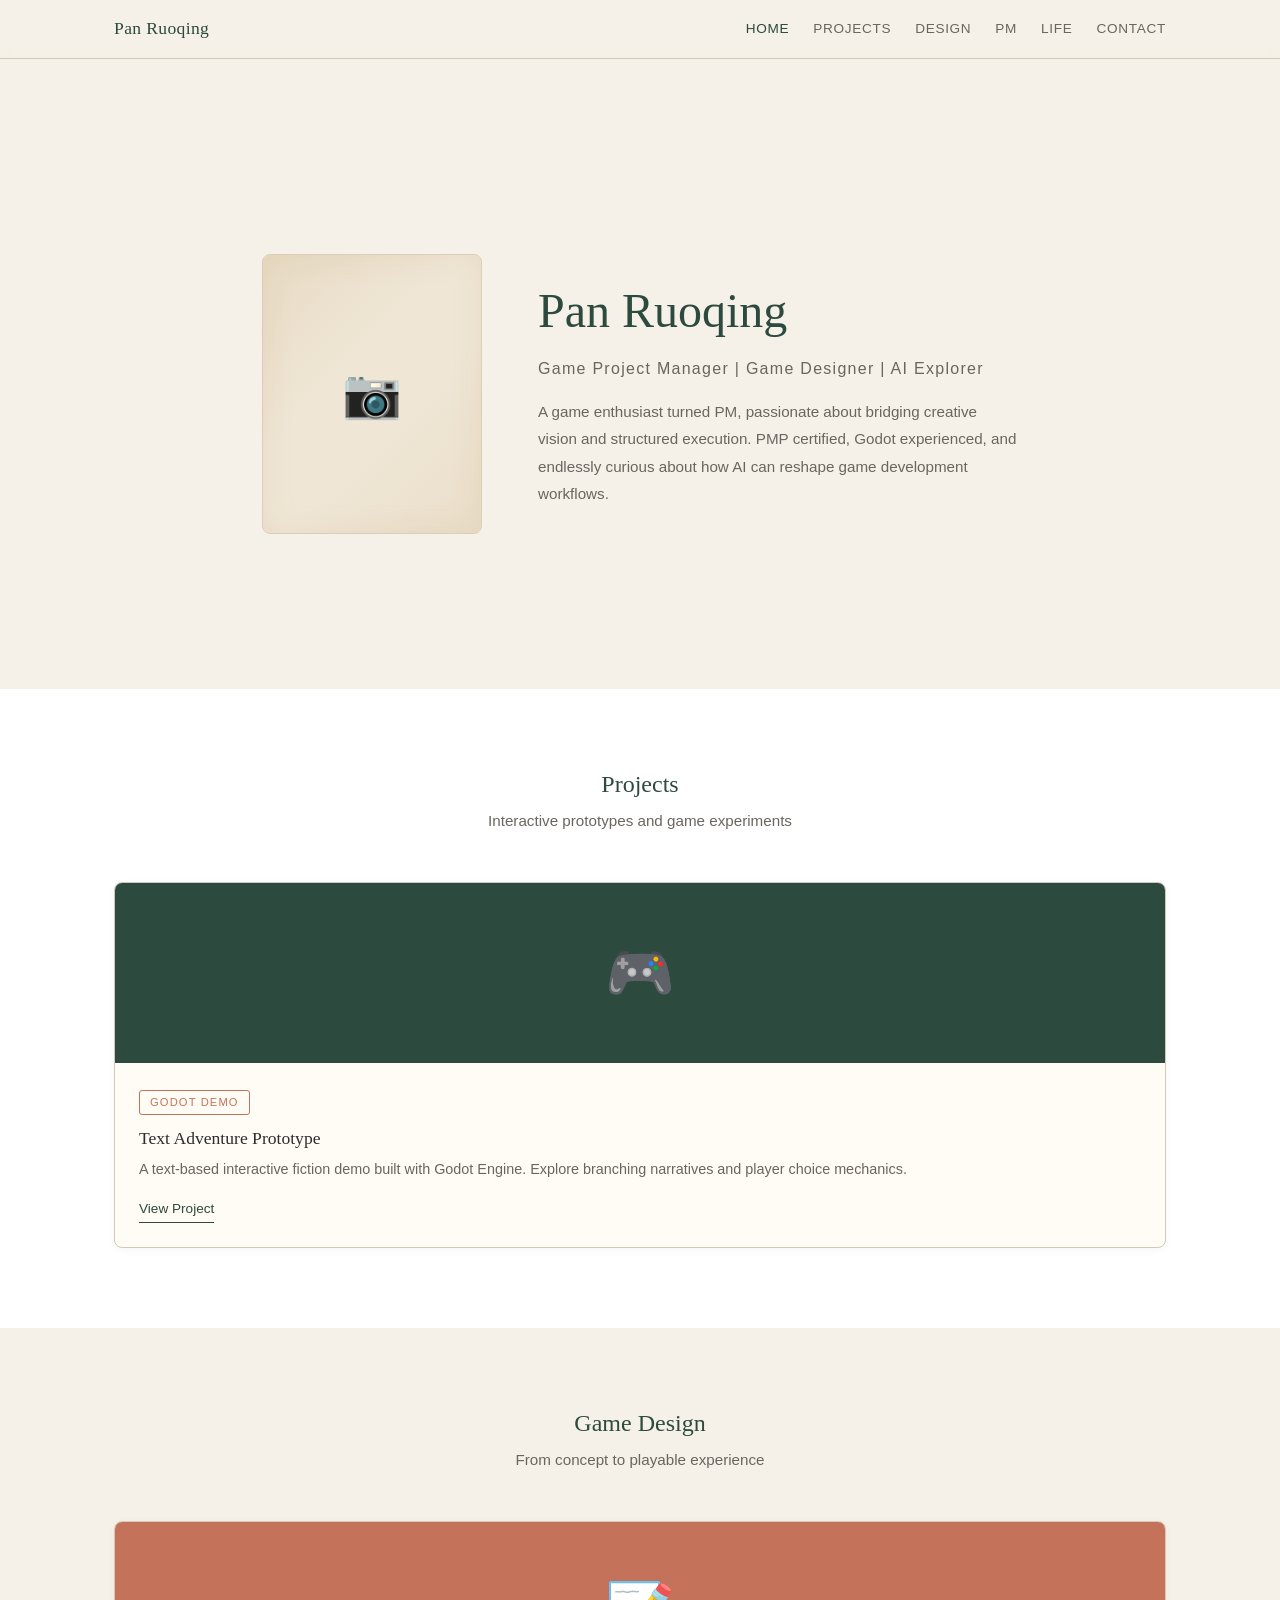
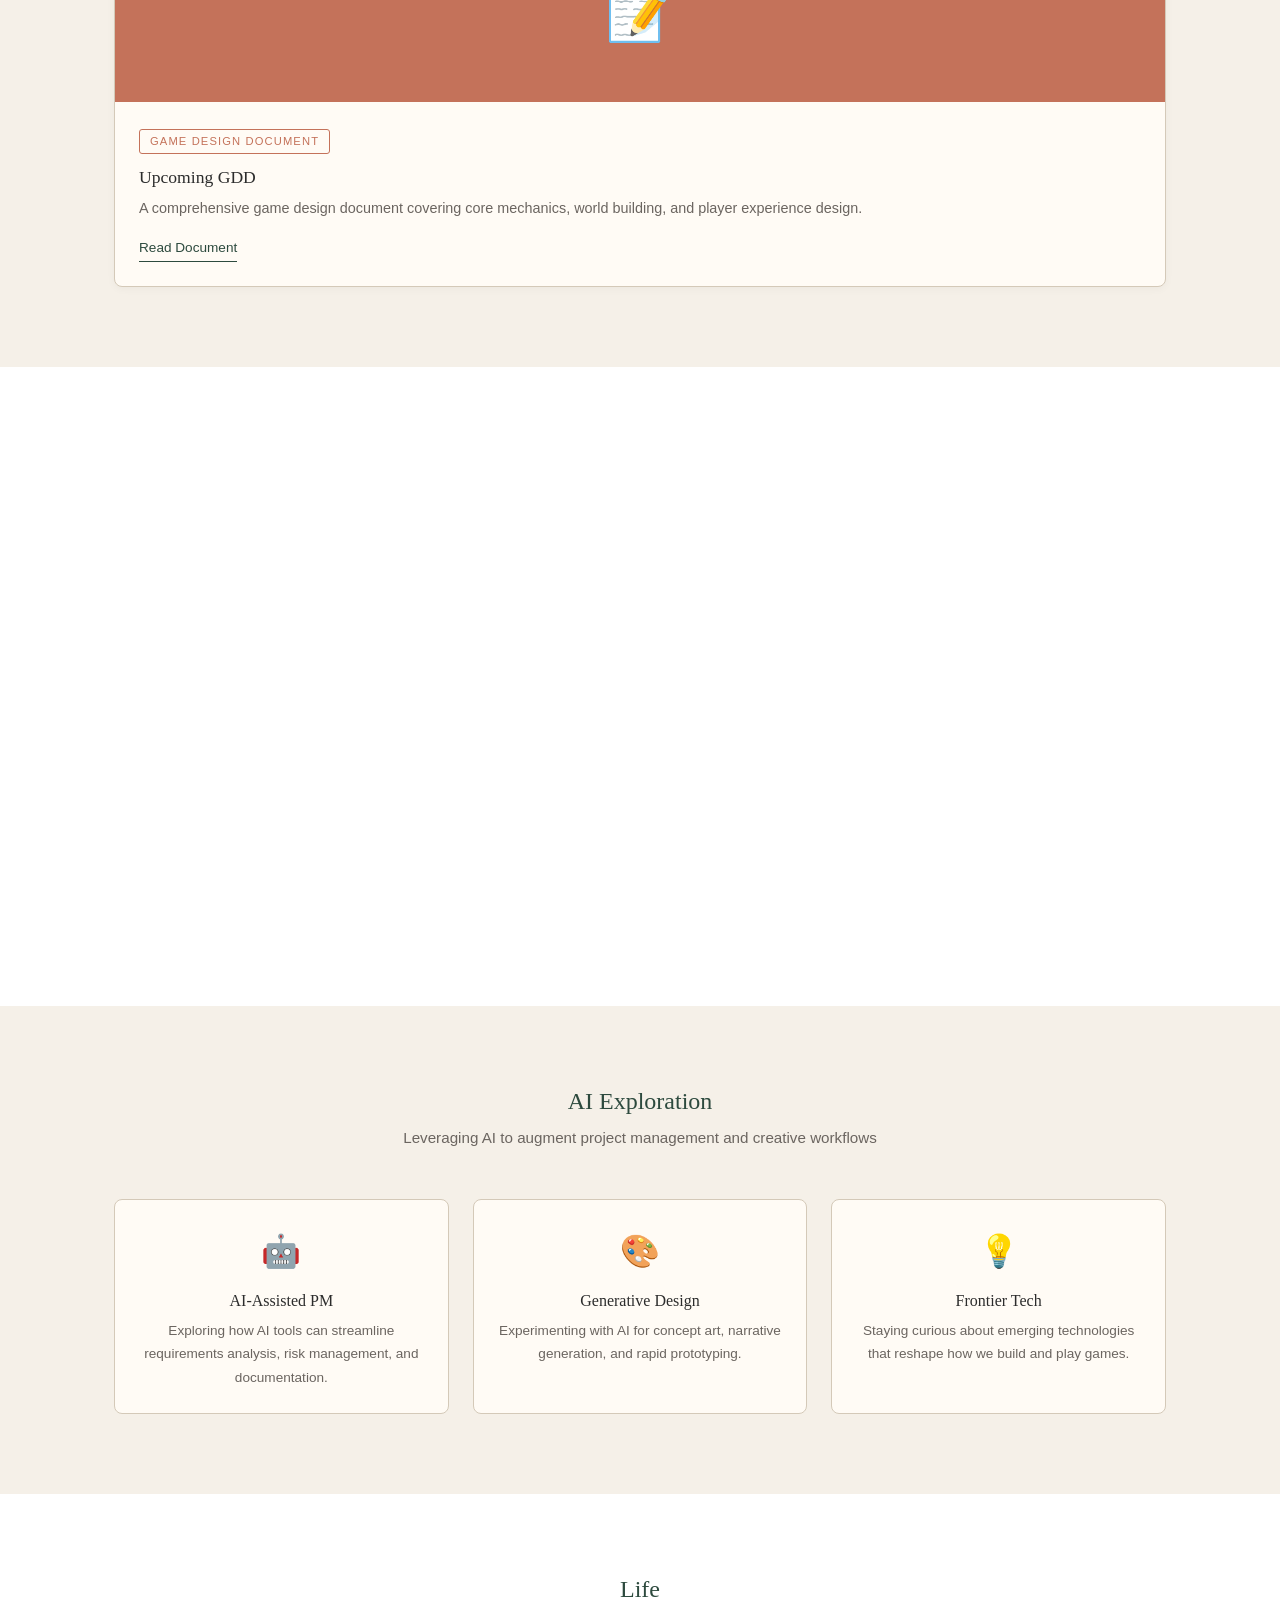
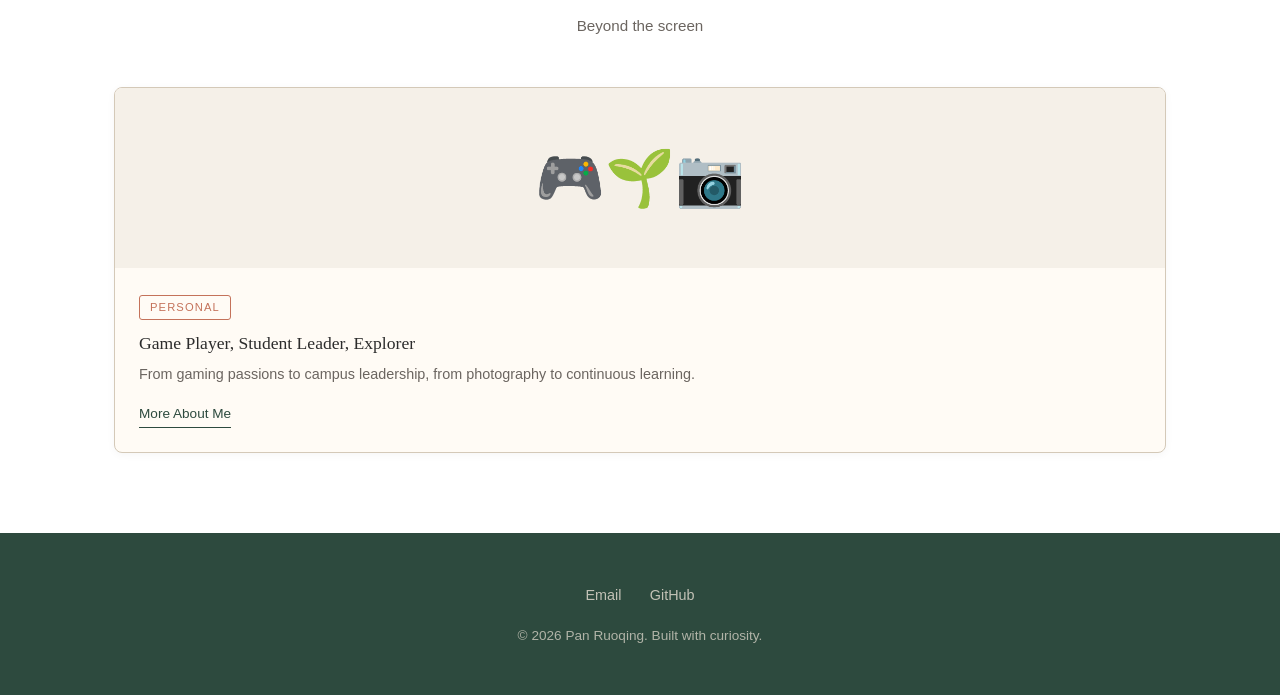
==== index.html @ ea67260e "baseline: initial version before adding real content" ====
<!DOCTYPE html>
<html lang="zh-CN">
<head>
  <meta charset="UTF-8">
  <meta name="viewport" content="width=device-width, initial-scale=1.0">
  <title>Pan Ruoqing | Game PM & Designer</title>
  <meta name="description" content="Pan Ruoqing - 游戏项目管理 / 游戏策划 / AI探索者">
  <link rel="stylesheet" href="style.css">
  <style>
    /* ===== Sections ===== */
    section { padding: 80px 0; }

    .section-header {
      text-align: center;
      margin-bottom: 48px;
    }
    .section-header h2 { margin-bottom: 8px; }
    .section-header p {
      color: var(--text-light);
      max-width: 500px;
      margin: 0 auto;
      font-size: 0.95rem;
    }

    /* ===== Hero ===== */
    .hero {
      min-height: 70vh;
      display: flex;
      align-items: center;
      justify-content: center;
      background: var(--cream);
      padding: 120px 24px 80px;
    }
    .hero-inner {
      display: flex;
      align-items: center;
      gap: 56px;
      max-width: 900px;
    }
    .hero-photo {
      width: 220px; min-height: 280px; flex-shrink: 0;
      background: var(--linen);
      border-radius: 8px;
      display: flex; align-items: center; justify-content: center;
      font-size: 3rem;
      border: 1px solid var(--border);
      filter: sepia(12%) saturate(90%);
      position: relative;
    }
    .hero-photo::after {
      content: ''; position: absolute; inset: 0; border-radius: 8px;
      background: linear-gradient(135deg, rgba(196,164,100,0.18) 0%, transparent 40%, transparent 60%, rgba(196,164,100,0.12) 100%);
      box-shadow: inset 0 0 30px rgba(196,164,100,0.15);
      pointer-events: none;
    }
    .hero-text { text-align: left; }
    .hero-text h1 {
      font-size: 2.8rem;
      margin-bottom: 12px;
      color: var(--forest);
    }
    .hero .subtitle {
      font-size: 1rem;
      color: var(--text-light);
      margin-bottom: 16px;
      letter-spacing: 0.08em;
    }
    .hero-bio {
      font-size: 0.95rem;
      color: var(--text-light);
      line-height: 1.8;
      max-width: 480px;
    }
    .hero .scroll-hint {
      font-size: 0.8rem;
      color: var(--border);
      letter-spacing: 0.15em;
      text-transform: uppercase;
    }

    /* ===== Cards ===== */
    .card-grid {
      display: grid;
      grid-template-columns: repeat(auto-fit, minmax(300px, 1fr));
      gap: 32px;
    }
    .card {
      background: var(--card-bg);
      border: 1px solid var(--border);
      border-radius: 8px;
      overflow: hidden;
      box-shadow:
        0 2px 8px rgba(0,0,0,0.04),
        inset 0 1px 0 rgba(255,255,255,0.8);
      transition: transform 0.25s ease, box-shadow 0.25s ease;
    }
    .card:hover {
      transform: translateY(-4px);
      box-shadow: 0 8px 24px rgba(0,0,0,0.08);
    }
    .card-image {
      height: 180px;
      display: flex;
      align-items: center;
      justify-content: center;
      font-size: 3.5rem;
      background: var(--linen);
    }
    .card-body { padding: 24px; }
    .card-tag {
      display: inline-block;
      font-size: 0.7rem;
      letter-spacing: 0.1em;
      text-transform: uppercase;
      color: var(--terracotta);
      border: 1px solid var(--terracotta);
      padding: 2px 10px;
      border-radius: 3px;
      margin-bottom: 12px;
    }
    .card-body h3 { margin-bottom: 8px; }
    .card-body p {
      color: var(--text-light);
      font-size: 0.9rem;
      line-height: 1.6;
    }
    .card-link {
      display: inline-block;
      margin-top: 16px;
      font-size: 0.85rem;
      color: var(--forest);
      border-bottom: 1px solid var(--forest);
      padding-bottom: 2px;
      transition: color 0.2s, border-color 0.2s;
    }
    .card-link:hover {
      color: var(--terracotta);
      border-color: var(--terracotta);
    }

    /* ===== AI Section ===== */
    .ai-grid {
      display: grid;
      grid-template-columns: repeat(auto-fit, minmax(240px, 1fr));
      gap: 24px;
    }
    .ai-item {
      padding: 24px;
      background: var(--card-bg);
      border: 1px solid var(--border);
      border-radius: 8px;
      text-align: center;
    }
    .ai-item .icon { font-size: 2rem; margin-bottom: 12px; }
    .ai-item h3 { font-size: 1rem; margin-bottom: 8px; }
    .ai-item p { font-size: 0.85rem; color: var(--text-light); }

    /* ===== Responsive ===== */
    @media (max-width: 639px) {
      .hero-inner { flex-direction: column; gap: 32px; text-align: center; }
      .hero-text { text-align: center; }
      .hero-bio { max-width: 100%; }
      .hero-photo { width: 180px; min-height: 220px; }
      .hero h1 { font-size: 2rem; }
      .hero .subtitle { font-size: 0.95rem; }
      .card-grid { grid-template-columns: 1fr; }
      .ai-grid { grid-template-columns: 1fr; }
    }

    @media (min-width: 640px) and (max-width: 1023px) {
      .hero h1 { font-size: 2.5rem; }
      .card-grid { grid-template-columns: repeat(2, 1fr); }
    }

    @media (min-width: 1024px) {
      .hero h1 { font-size: 3rem; }
      section { padding: 80px 0; }
    }
  </style>
</head>
<body>

  <!-- Navigation -->
  <nav>
    <div class="nav-inner nav-inner-wide">
      <span class="nav-name">Pan Ruoqing</span>
      <button class="nav-toggle" onclick="document.querySelector('.nav-links').classList.toggle('open')" aria-label="Menu">&#9776;</button>
      <div class="nav-links">
        <a href="index.html" class="active">Home</a>
        <a href="projects.html">Projects</a>
        <a href="game-design.html">Design</a>
        <a href="pmp-notes.html">PM</a>
        <a href="life.html">Life</a>
        <a href="#contact">Contact</a>
      </div>
    </div>
  </nav>

  <!-- Hero -->
  <section class="hero" id="hero">
    <div class="hero-inner">
      <div class="hero-photo">&#128247;</div>
      <div class="hero-text">
        <h1>Pan Ruoqing</h1>
        <p class="subtitle">Game Project Manager | Game Designer | AI Explorer</p>
        <p class="hero-bio">A game enthusiast turned PM, passionate about bridging creative vision and structured execution. PMP certified, Godot experienced, and endlessly curious about how AI can reshape game development workflows.</p>
      </div>
    </div>
  </section>

  <!-- Projects -->
  <section class="section-white" id="projects">
    <div class="container-wide">
      <div class="section-header fade-in">
        <h2>Projects</h2>
        <p>Interactive prototypes and game experiments</p>
      </div>
      <div class="card-grid">
        <article class="card fade-in">
          <div class="card-image" style="background: var(--forest); color: var(--cream);">
            &#127918;
          </div>
          <div class="card-body">
            <span class="card-tag">Godot Demo</span>
            <h3>Text Adventure Prototype</h3>
            <p>A text-based interactive fiction demo built with Godot Engine. Explore branching narratives and player choice mechanics.</p>
            <a href="projects.html" class="card-link">View Project</a>
          </div>
        </article>
      </div>
    </div>
  </section>

  <!-- Game Design -->
  <section class="section-cream" id="design">
    <div class="container-wide">
      <div class="section-header fade-in">
        <h2>Game Design</h2>
        <p>From concept to playable experience</p>
      </div>
      <div class="card-grid">
        <article class="card fade-in">
          <div class="card-image" style="background: var(--terracotta); color: var(--cream);">
            &#128221;
          </div>
          <div class="card-body">
            <span class="card-tag">Game Design Document</span>
            <h3>Upcoming GDD</h3>
            <p>A comprehensive game design document covering core mechanics, world building, and player experience design.</p>
            <a href="game-design.html" class="card-link">Read Document</a>
          </div>
        </article>
      </div>
    </div>
  </section>

  <!-- PM -->
  <section class="section-white" id="pm">
    <div class="container-wide">
      <div class="section-header fade-in">
        <h2>Project Management</h2>
        <p>Structured thinking meets creative execution</p>
      </div>
      <div class="card-grid">
        <article class="card fade-in">
          <div class="card-image" style="background: var(--linen); color: var(--forest);">
            &#127891;
          </div>
          <div class="card-body">
            <span class="card-tag">PMP Certified (3A)</span>
            <h3>PM Knowledge System</h3>
            <p>Structured notes on the PMBOK framework, distilled into practical insights for game project management.</p>
            <a href="pmp-notes.html" class="card-link">Study Notes</a>
          </div>
        </article>
      </div>
    </div>
  </section>

  <!-- AI -->
  <section class="section-cream" id="ai">
    <div class="container-wide">
      <div class="section-header fade-in">
        <h2>AI Exploration</h2>
        <p>Leveraging AI to augment project management and creative workflows</p>
      </div>
      <div class="ai-grid">
        <div class="ai-item fade-in">
          <div class="icon">&#129302;</div>
          <h3>AI-Assisted PM</h3>
          <p>Exploring how AI tools can streamline requirements analysis, risk management, and documentation.</p>
        </div>
        <div class="ai-item fade-in">
          <div class="icon">&#127912;</div>
          <h3>Generative Design</h3>
          <p>Experimenting with AI for concept art, narrative generation, and rapid prototyping.</p>
        </div>
        <div class="ai-item fade-in">
          <div class="icon">&#128161;</div>
          <h3>Frontier Tech</h3>
          <p>Staying curious about emerging technologies that reshape how we build and play games.</p>
        </div>
      </div>
    </div>
  </section>

  <!-- Life -->
  <section class="section-white" id="life">
    <div class="container-wide">
      <div class="section-header fade-in">
        <h2>Life</h2>
        <p>Beyond the screen</p>
      </div>
      <div class="card-grid">
        <article class="card fade-in">
          <div class="card-image" style="background: var(--cream); color: var(--text);">
            &#127918;&#127793;&#128247;
          </div>
          <div class="card-body">
            <span class="card-tag">Personal</span>
            <h3>Game Player, Student Leader, Explorer</h3>
            <p>From gaming passions to campus leadership, from photography to continuous learning.</p>
            <a href="life.html" class="card-link">More About Me</a>
          </div>
        </article>
      </div>
    </div>
  </section>

  <!-- Footer -->
  <footer id="contact">
    <div class="container-wide">
      <div class="contact-links">
        <a href="mailto:your-email@example.com">Email</a>
        <a href="https://github.com/yourusername" target="_blank">GitHub</a>
      </div>
      <p>&copy; 2026 Pan Ruoqing. Built with curiosity.</p>
    </div>
  </footer>

  <!-- Back to Top Button -->
  <button class="back-to-top" onclick="window.scrollTo({top:0,behavior:'smooth'})" aria-label="Back to top">&uarr;</button>

  <!-- Scroll Animation Script -->
  <script>
    const observer = new IntersectionObserver((entries) => {
      entries.forEach(entry => {
        if (entry.isIntersecting) {
          entry.target.classList.add('visible');
        }
      });
    }, { threshold: 0.1 });
    document.querySelectorAll('.fade-in').forEach(el => observer.observe(el));

    const backToTop = document.querySelector('.back-to-top');
    window.addEventListener('scroll', () => {
      backToTop.classList.toggle('visible', window.scrollY > 400);
    });
  </script>

</body>
</html>
---- style.css ----
/* ===== CSS Variables ===== */
:root {
  --cream: #F5F0E8;
  --linen: #E8E0D4;
  --forest: #2D4A3E;
  --terracotta: #C4725A;
  --text: #2C2C2C;
  --text-light: #6B6560;
  --card-bg: #FFFBF5;
  --border: #D4C9B8;
  --white: #FFFFFF;
}

/* ===== Reset & Base ===== */
*, *::before, *::after { box-sizing: border-box; margin: 0; padding: 0; }
html { scroll-behavior: smooth; }
body {
  font-family: -apple-system, BlinkMacSystemFont, 'Segoe UI', Roboto, 'Noto Sans SC', 'PingFang SC', 'Microsoft YaHei', sans-serif;
  color: var(--text);
  background: var(--cream);
  line-height: 1.7;
  font-size: 16px;
}
a { color: var(--forest); text-decoration: none; }
a:hover { color: var(--terracotta); }
img { max-width: 100%; display: block; }

/* ===== Typography ===== */
h1, h2, h3 {
  font-family: Georgia, 'Times New Roman', 'Noto Serif SC', serif;
  font-weight: normal;
  line-height: 1.3;
}
h1 { font-size: 2.5rem; color: var(--forest); }
h2 { font-size: 1.5rem; color: var(--forest); margin-bottom: 16px; }
h3 { font-size: 1.1rem; margin-bottom: 8px; }

/* ===== Layout ===== */
.container {
  max-width: 900px;
  margin: 0 auto;
  padding: 0 24px;
}
.container-wide {
  max-width: 1100px;
  margin: 0 auto;
  padding: 0 24px;
}

/* ===== Navigation ===== */
nav {
  position: sticky;
  top: 0;
  z-index: 100;
  background: rgba(245, 240, 232, 0.92);
  backdrop-filter: blur(12px);
  -webkit-backdrop-filter: blur(12px);
  border-bottom: 1px solid var(--border);
}
.nav-inner {
  max-width: 900px;
  margin: 0 auto;
  padding: 14px 24px;
  display: flex;
  justify-content: space-between;
  align-items: center;
  position: relative;
}
.nav-inner-wide {
  max-width: 1100px;
}
.nav-left { display: flex; align-items: center; gap: 20px; }
.nav-back { font-size: 0.85rem; color: var(--text-light); transition: color 0.2s; }
.nav-back:hover { color: var(--forest); }
.nav-name {
  font-family: Georgia, serif;
  font-size: 1.1rem;
  color: var(--forest);
  letter-spacing: 0.02em;
}
.nav-links { display: flex; gap: 24px; align-items: center; }
.nav-links a {
  font-size: 0.85rem;
  color: var(--text-light);
  letter-spacing: 0.05em;
  text-transform: uppercase;
  transition: color 0.2s;
}
.nav-links a:hover, .nav-links a.active { color: var(--forest); }
.nav-toggle { display: none; background: none; border: none; font-size: 1.5rem; cursor: pointer; color: var(--text); }

/* ===== Sections ===== */
section { padding: 48px 0; }
.section-cream { background: var(--cream); }
.section-white { background: var(--white); }

/* ===== Page Header (subpages) ===== */
.page-header { padding: 80px 0 48px; text-align: center; }
.page-header p { color: var(--text-light); margin-top: 8px; }

/* ===== Footer ===== */
footer {
  background: var(--forest);
  color: var(--linen);
  padding: 48px 0;
  text-align: center;
}
footer p { font-size: 0.85rem; opacity: 0.7; }
footer .contact-links { margin-bottom: 16px; }
footer .contact-links a {
  color: var(--linen);
  margin: 0 12px;
  font-size: 0.9rem;
  opacity: 0.8;
  transition: opacity 0.2s;
}
footer .contact-links a:hover { opacity: 1; color: var(--cream); }

/* ===== Back to Top ===== */
.back-to-top {
  position: fixed; bottom: 32px; right: 32px; z-index: 90;
  width: 44px; height: 44px; border-radius: 50%;
  background: var(--forest); color: var(--cream);
  border: none; cursor: pointer; font-size: 1.2rem;
  display: flex; align-items: center; justify-content: center;
  opacity: 0; pointer-events: none;
  transition: opacity 0.3s ease, background 0.2s;
  box-shadow: 0 2px 8px rgba(0,0,0,0.15);
}
.back-to-top.visible { opacity: 1; pointer-events: auto; }
.back-to-top:hover { background: var(--terracotta); }

/* ===== Fade-in Animation ===== */
.fade-in {
  opacity: 0;
  transform: translateY(24px);
  transition: opacity 0.6s ease, transform 0.6s ease;
}
.fade-in.visible {
  opacity: 1;
  transform: translateY(0);
}

/* ===== Responsive ===== */
@media (max-width: 639px) {
  h1 { font-size: 2rem; }
  h2 { font-size: 1.5rem; }
  section { padding: 48px 0; }
  .nav-links { display: none; }
  .nav-toggle { display: block; }
  .nav-links.open {
    display: flex;
    flex-direction: column;
    position: absolute;
    top: 100%;
    left: 0;
    right: 0;
    background: rgba(245, 240, 232, 0.98);
    padding: 16px 24px;
    border-bottom: 1px solid var(--border);
    gap: 12px;
  }
}

@media (min-width: 640px) and (max-width: 1023px) {
  h1 { font-size: 2.5rem; }
}

@media (min-width: 1024px) {
  h1 { font-size: 3rem; }
  section { padding: 80px 0; }
}
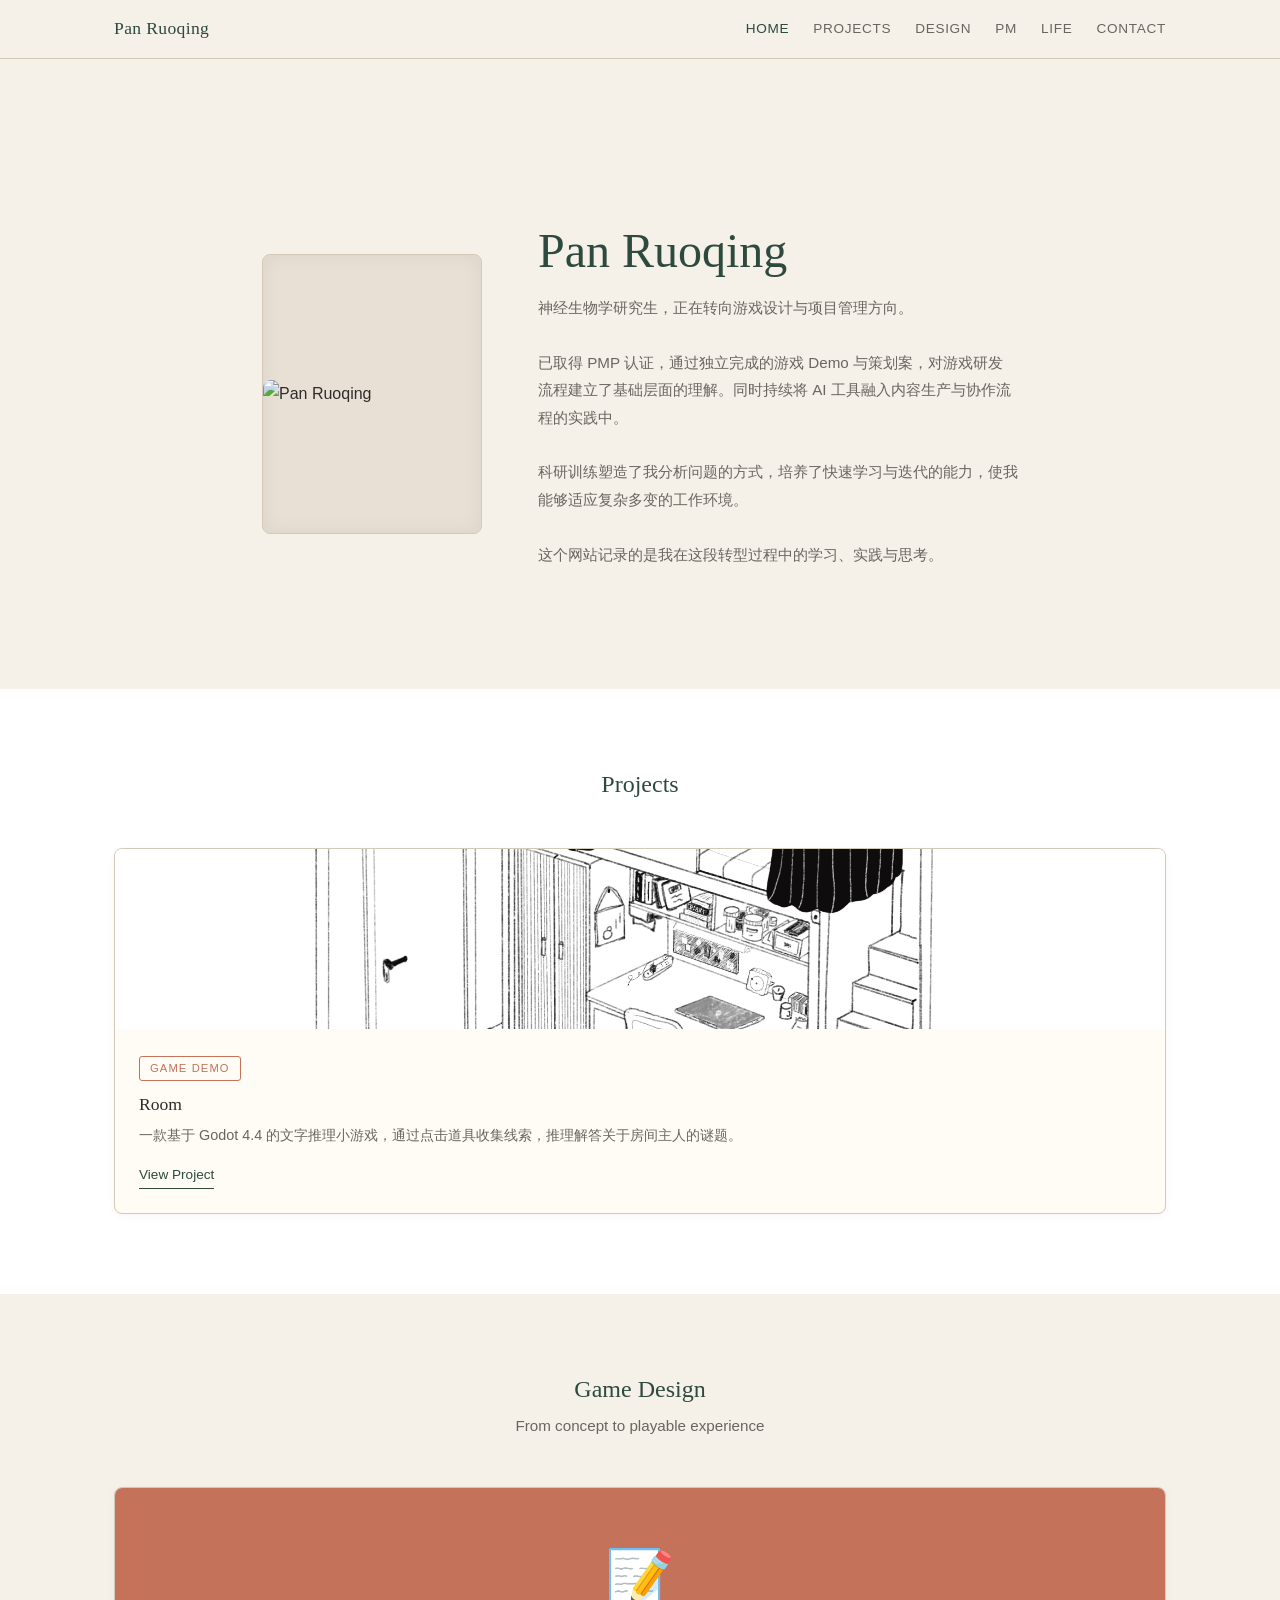
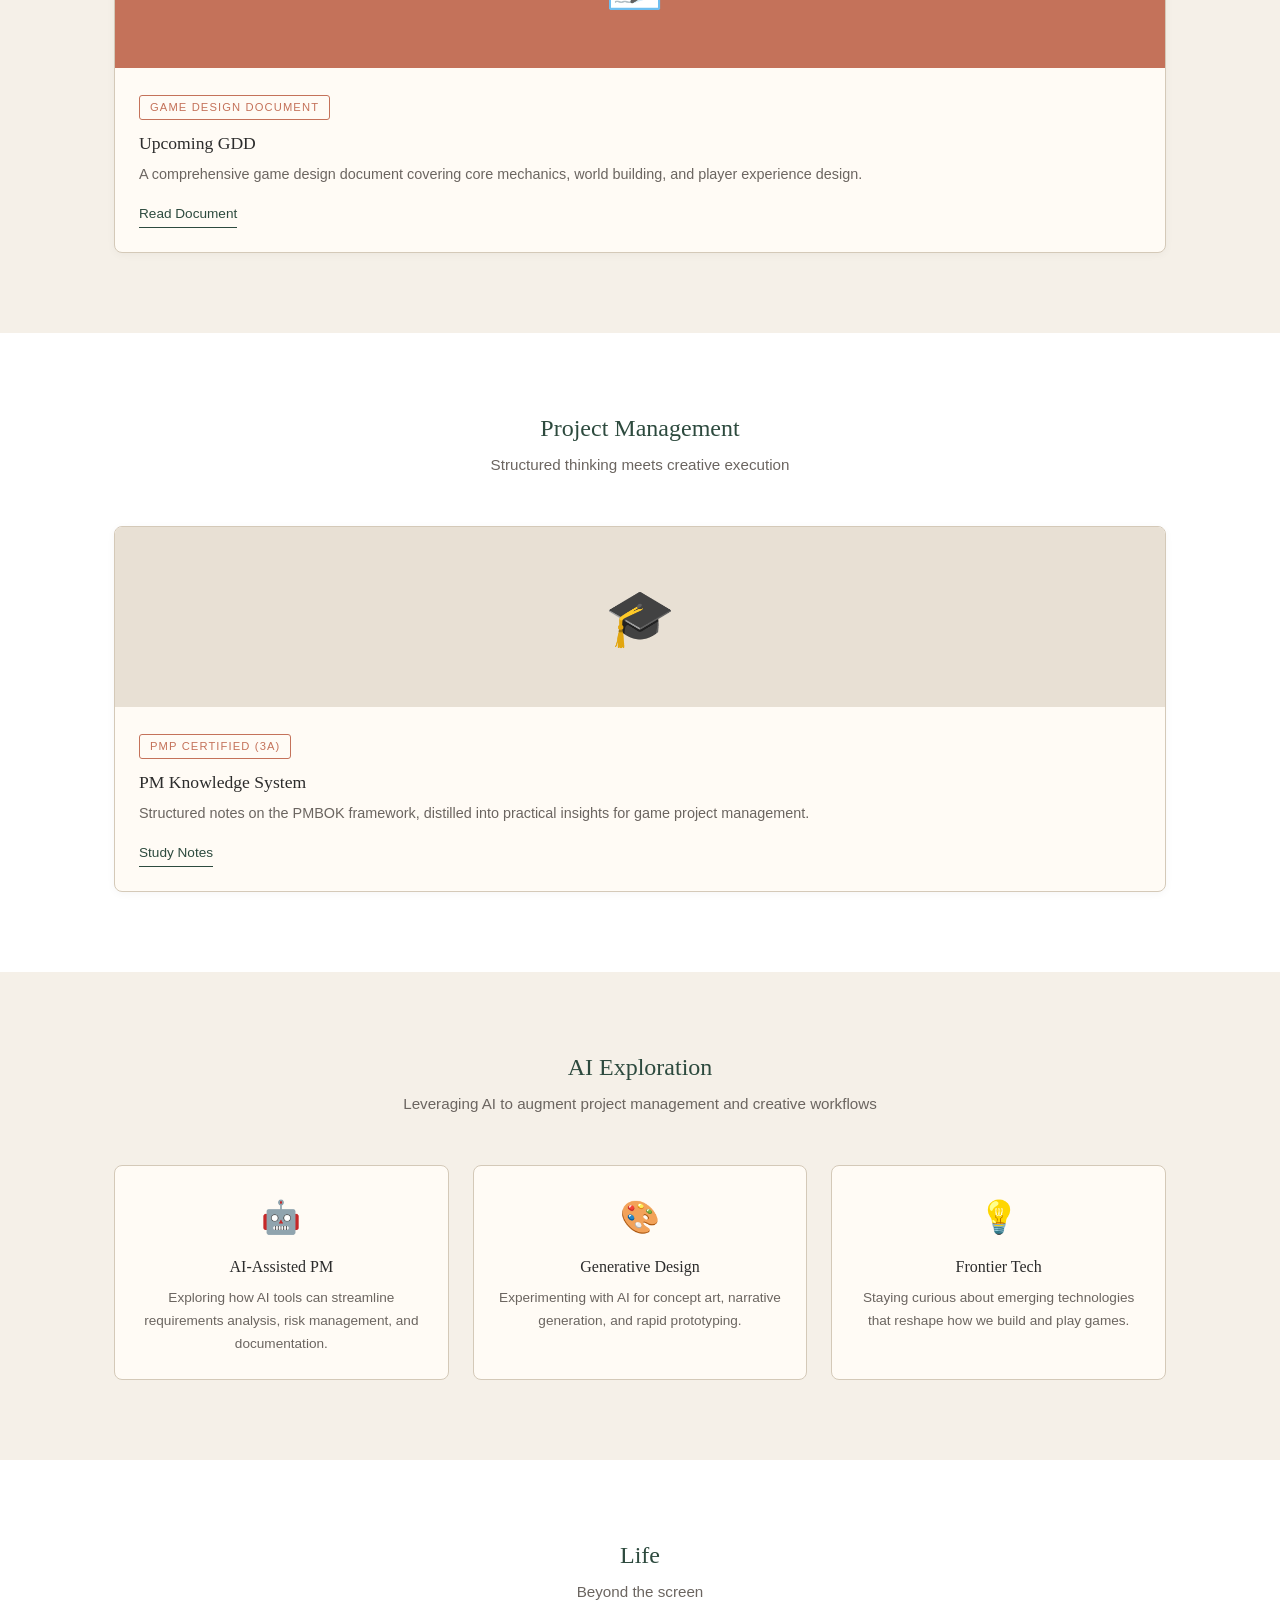
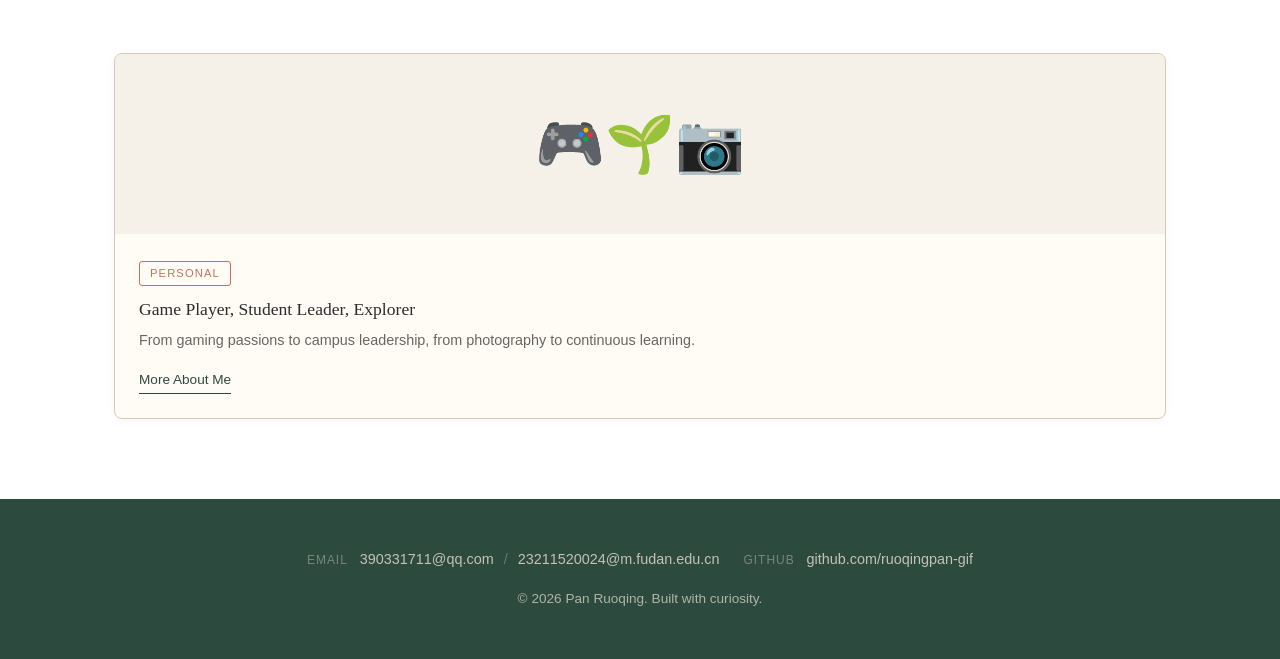
==== commit 922bb32f: "feat: initial portfolio site with layout and room project" ====
--- a/index.html
+++ b/index.html
@@ -42,15 +42,17 @@
       background: var(--linen);
       border-radius: 8px;
       display: flex; align-items: center; justify-content: center;
-      font-size: 3rem;
       border: 1px solid var(--border);
-      filter: sepia(12%) saturate(90%);
       position: relative;
+      overflow: hidden;
+    }
+    .hero-photo img {
+      width: 100%; height: 100%; object-fit: cover;
+      display: block; border-radius: 8px;
     }
     .hero-photo::after {
       content: ''; position: absolute; inset: 0; border-radius: 8px;
-      background: linear-gradient(135deg, rgba(196,164,100,0.18) 0%, transparent 40%, transparent 60%, rgba(196,164,100,0.12) 100%);
-      box-shadow: inset 0 0 30px rgba(196,164,100,0.15);
+      box-shadow: inset 0 0 20px rgba(0,0,0,0.06);
       pointer-events: none;
     }
     .hero-text { text-align: left; }
@@ -58,12 +60,6 @@
       font-size: 2.8rem;
       margin-bottom: 12px;
       color: var(--forest);
-    }
-    .hero .subtitle {
-      font-size: 1rem;
-      color: var(--text-light);
-      margin-bottom: 16px;
-      letter-spacing: 0.08em;
     }
     .hero-bio {
       font-size: 0.95rem;
@@ -162,7 +158,6 @@
       .hero-bio { max-width: 100%; }
       .hero-photo { width: 180px; min-height: 220px; }
       .hero h1 { font-size: 2rem; }
-      .hero .subtitle { font-size: 0.95rem; }
       .card-grid { grid-template-columns: 1fr; }
       .ai-grid { grid-template-columns: 1fr; }
     }
@@ -199,11 +194,10 @@
   <!-- Hero -->
   <section class="hero" id="hero">
     <div class="hero-inner">
-      <div class="hero-photo">&#128247;</div>
+      <div class="hero-photo"><img src="assets/个人照片.jpg" alt="Pan Ruoqing"></div>
       <div class="hero-text">
         <h1>Pan Ruoqing</h1>
-        <p class="subtitle">Game Project Manager | Game Designer | AI Explorer</p>
-        <p class="hero-bio">A game enthusiast turned PM, passionate about bridging creative vision and structured execution. PMP certified, Godot experienced, and endlessly curious about how AI can reshape game development workflows.</p>
+        <p class="hero-bio">神经生物学研究生，正在转向游戏设计与项目管理方向。<br><br>已取得 PMP 认证，通过独立完成的游戏 Demo 与策划案，对游戏研发流程建立了基础层面的理解。同时持续将 AI 工具融入内容生产与协作流程的实践中。<br><br>科研训练塑造了我分析问题的方式，培养了快速学习与迭代的能力，使我能够适应复杂多变的工作环境。<br><br>这个网站记录的是我在这段转型过程中的学习、实践与思考。</p>
       </div>
     </div>
   </section>
@@ -213,17 +207,16 @@
     <div class="container-wide">
       <div class="section-header fade-in">
         <h2>Projects</h2>
-        <p>Interactive prototypes and game experiments</p>
       </div>
       <div class="card-grid">
         <article class="card fade-in">
-          <div class="card-image" style="background: var(--forest); color: var(--cream);">
-            &#127918;
+          <div class="card-image" style="padding: 0;">
+            <img src="assets/room封面.png" alt="Room" style="width: 100%; height: 100%; object-fit: cover; display: block;">
           </div>
           <div class="card-body">
-            <span class="card-tag">Godot Demo</span>
-            <h3>Text Adventure Prototype</h3>
-            <p>A text-based interactive fiction demo built with Godot Engine. Explore branching narratives and player choice mechanics.</p>
+            <span class="card-tag">Game Demo</span>
+            <h3>Room</h3>
+            <p>一款基于 Godot 4.4 的文字推理小游戏，通过点击道具收集线索，推理解答关于房间主人的谜题。</p>
             <a href="projects.html" class="card-link">View Project</a>
           </div>
         </article>
@@ -331,8 +324,16 @@
   <footer id="contact">
     <div class="container-wide">
       <div class="contact-links">
-        <a href="mailto:your-email@example.com">Email</a>
-        <a href="https://github.com/yourusername" target="_blank">GitHub</a>
+        <span class="contact-item">
+          <span class="contact-label">Email</span>
+          <a href="mailto:390331711@qq.com">390331711@qq.com</a>
+          <span class="contact-sep">/</span>
+          <a href="mailto:23211520024@m.fudan.edu.cn">23211520024@m.fudan.edu.cn</a>
+        </span>
+        <span class="contact-item">
+          <span class="contact-label">GitHub</span>
+          <a href="https://github.com/ruoqingpan-gif" target="_blank">github.com/ruoqingpan-gif</a>
+        </span>
       </div>
       <p>&copy; 2026 Pan Ruoqing. Built with curiosity.</p>
     </div>
--- a/style.css
+++ b/style.css
@@ -106,12 +106,31 @@
   text-align: center;
 }
 footer p { font-size: 0.85rem; opacity: 0.7; }
-footer .contact-links { margin-bottom: 16px; }
+footer .contact-links {
+  margin-bottom: 16px;
+  display: flex;
+  flex-wrap: wrap;
+  justify-content: center;
+  gap: 8px 24px;
+}
+footer .contact-item {
+  font-size: 0.9rem;
+  color: var(--linen);
+  opacity: 0.8;
+}
+footer .contact-label {
+  opacity: 0.5;
+  font-size: 0.75rem;
+  letter-spacing: 0.08em;
+  text-transform: uppercase;
+  margin-right: 8px;
+}
+footer .contact-sep {
+  opacity: 0.4;
+  margin: 0 6px;
+}
 footer .contact-links a {
   color: var(--linen);
-  margin: 0 12px;
-  font-size: 0.9rem;
-  opacity: 0.8;
   transition: opacity 0.2s;
 }
 footer .contact-links a:hover { opacity: 1; color: var(--cream); }
@@ -126,6 +145,8 @@
   opacity: 0; pointer-events: none;
   transition: opacity 0.3s ease, background 0.2s;
   box-shadow: 0 2px 8px rgba(0,0,0,0.15);
+  outline: 2px solid rgba(255,255,255,0.3);
+  outline-offset: 2px;
 }
 .back-to-top.visible { opacity: 1; pointer-events: auto; }
 .back-to-top:hover { background: var(--terracotta); }
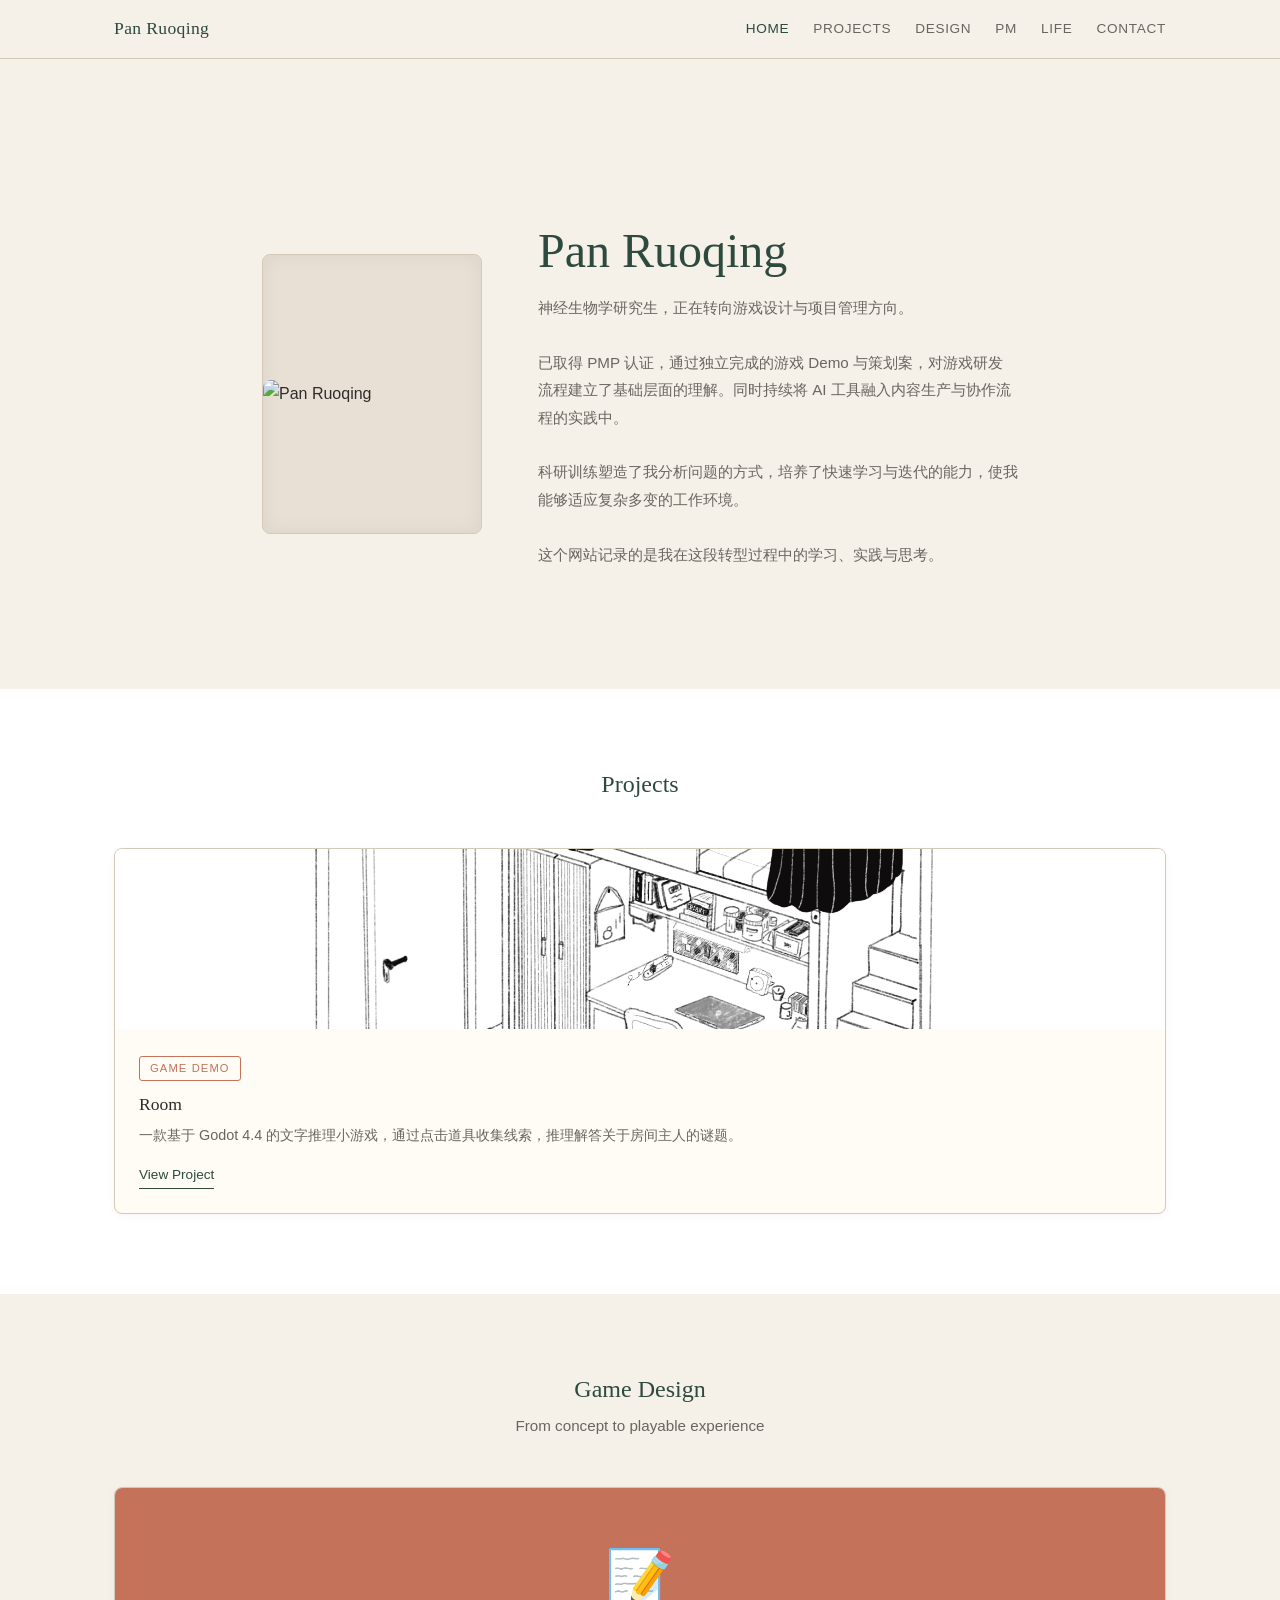
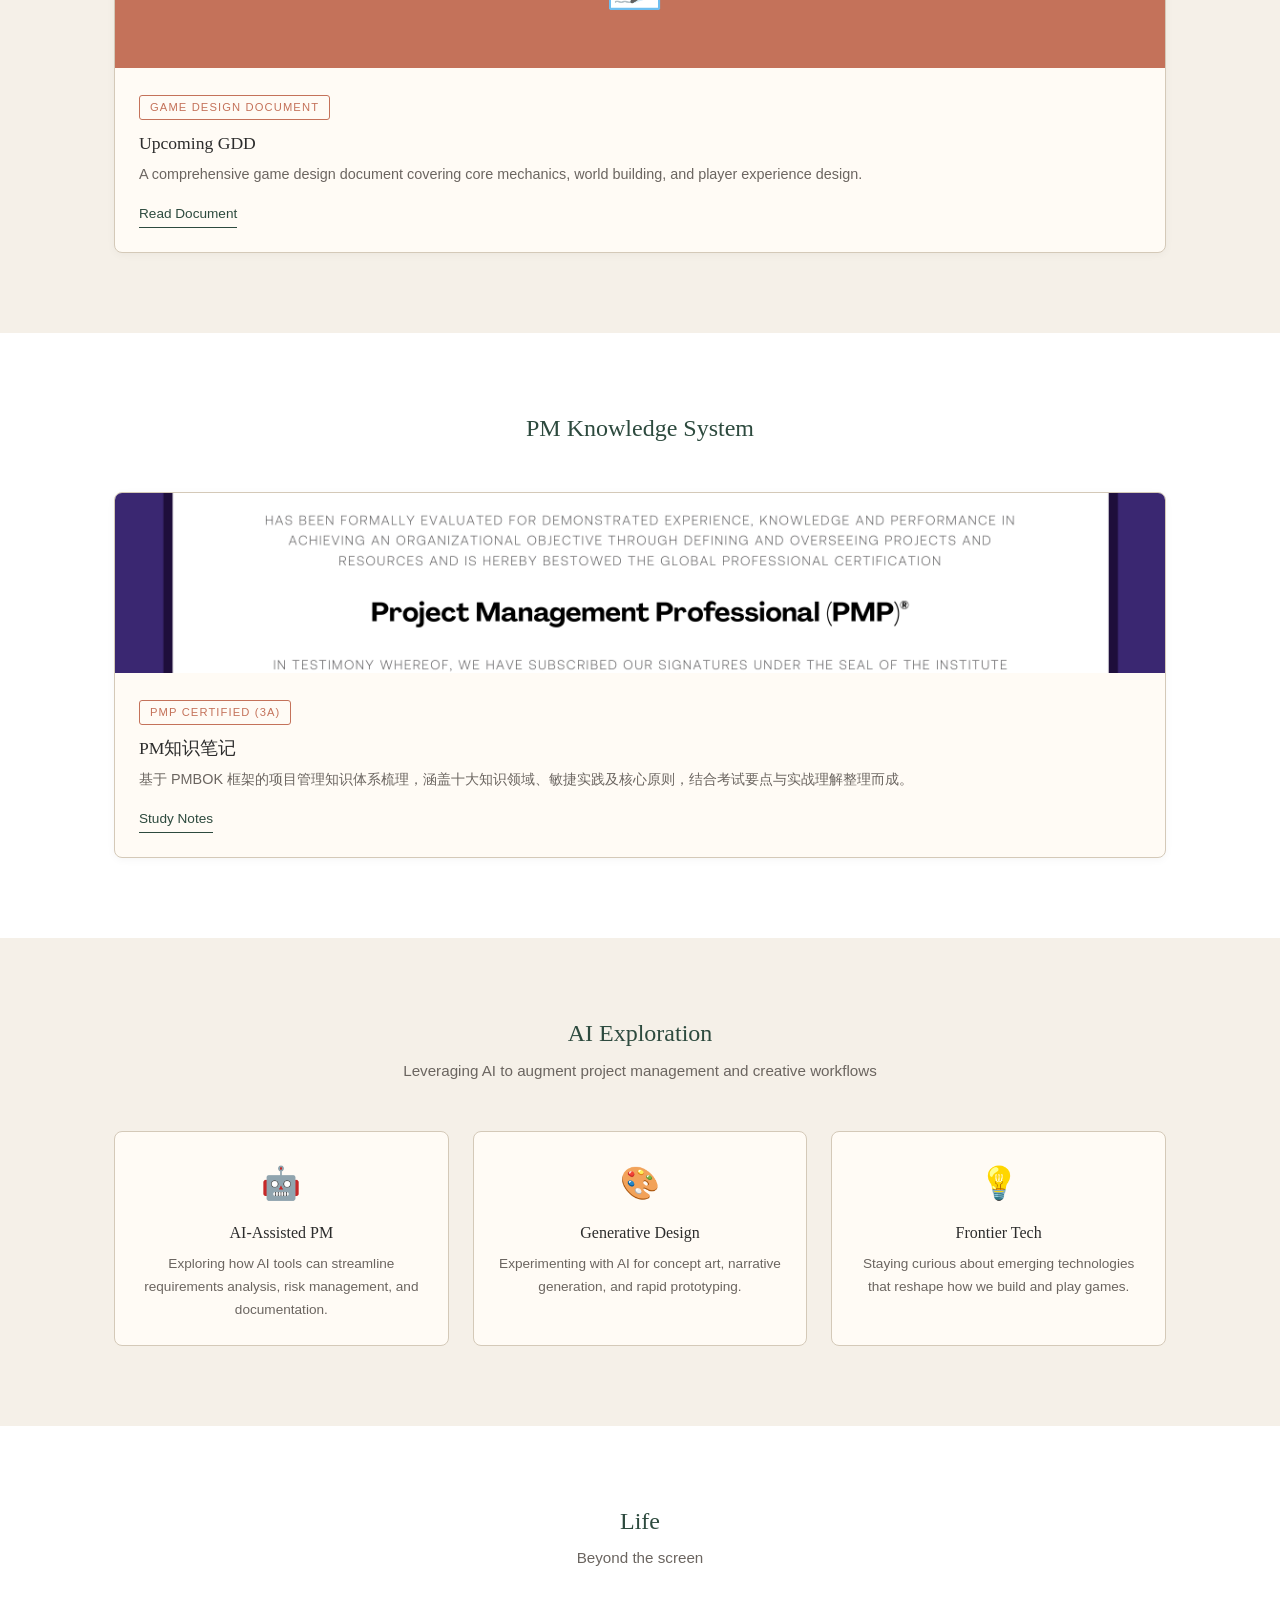
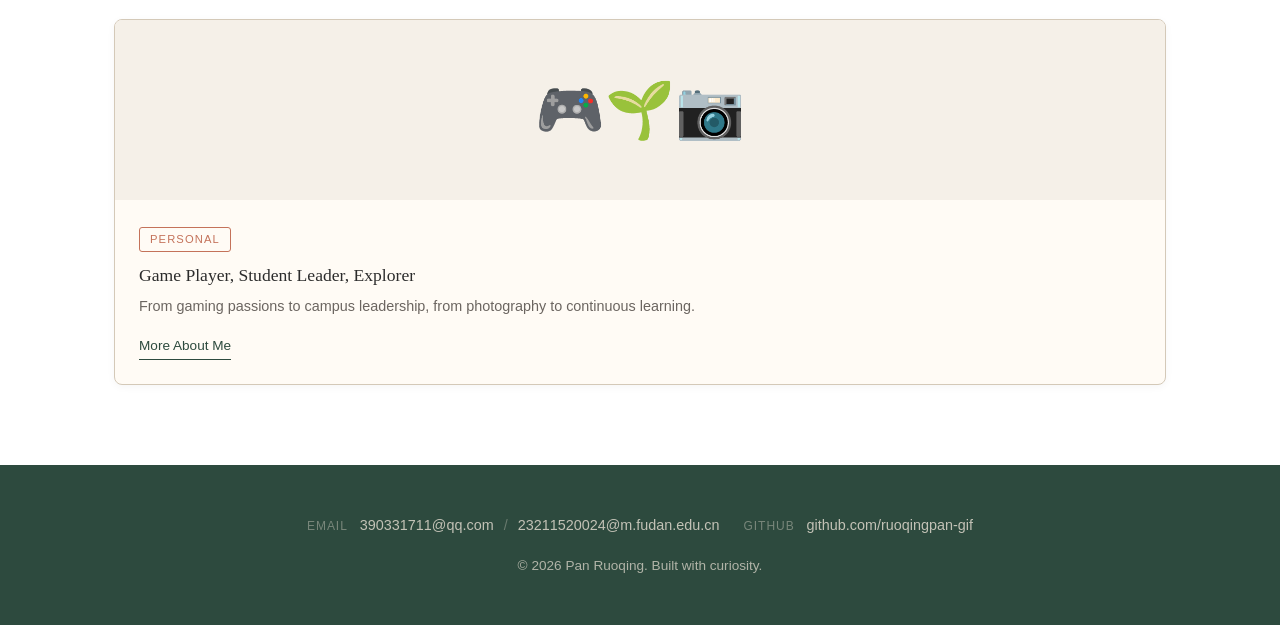
==== commit cd6202ff: "project with pm" ====
--- a/index.html
+++ b/index.html
@@ -194,7 +194,7 @@
   <!-- Hero -->
   <section class="hero" id="hero">
     <div class="hero-inner">
-      <div class="hero-photo"><img src="assets/个人照片.jpg" alt="Pan Ruoqing"></div>
+      <div class="hero-photo"><img src="assets/profile-photo.jpg" alt="Pan Ruoqing"></div>
       <div class="hero-text">
         <h1>Pan Ruoqing</h1>
         <p class="hero-bio">神经生物学研究生，正在转向游戏设计与项目管理方向。<br><br>已取得 PMP 认证，通过独立完成的游戏 Demo 与策划案，对游戏研发流程建立了基础层面的理解。同时持续将 AI 工具融入内容生产与协作流程的实践中。<br><br>科研训练塑造了我分析问题的方式，培养了快速学习与迭代的能力，使我能够适应复杂多变的工作环境。<br><br>这个网站记录的是我在这段转型过程中的学习、实践与思考。</p>
@@ -211,7 +211,7 @@
       <div class="card-grid">
         <article class="card fade-in">
           <div class="card-image" style="padding: 0;">
-            <img src="assets/room封面.png" alt="Room" style="width: 100%; height: 100%; object-fit: cover; display: block;">
+            <img src="assets/room-cover.png" alt="Room" style="width: 100%; height: 100%; object-fit: cover; display: block;">
           </div>
           <div class="card-body">
             <span class="card-tag">Game Demo</span>
@@ -251,18 +251,17 @@
   <section class="section-white" id="pm">
     <div class="container-wide">
       <div class="section-header fade-in">
-        <h2>Project Management</h2>
-        <p>Structured thinking meets creative execution</p>
+        <h2>PM Knowledge System</h2>
       </div>
       <div class="card-grid">
         <article class="card fade-in">
-          <div class="card-image" style="background: var(--linen); color: var(--forest);">
-            &#127891;
+          <div class="card-image" style="padding: 0;">
+            <img src="assets/pmp-certification.png" alt="PMP Certification" style="width: 100%; height: 100%; object-fit: cover; display: block;">
           </div>
           <div class="card-body">
             <span class="card-tag">PMP Certified (3A)</span>
-            <h3>PM Knowledge System</h3>
-            <p>Structured notes on the PMBOK framework, distilled into practical insights for game project management.</p>
+            <h3>PM知识笔记</h3>
+            <p>基于 PMBOK 框架的项目管理知识体系梳理，涵盖十大知识领域、敏捷实践及核心原则，结合考试要点与实战理解整理而成。</p>
             <a href="pmp-notes.html" class="card-link">Study Notes</a>
           </div>
         </article>
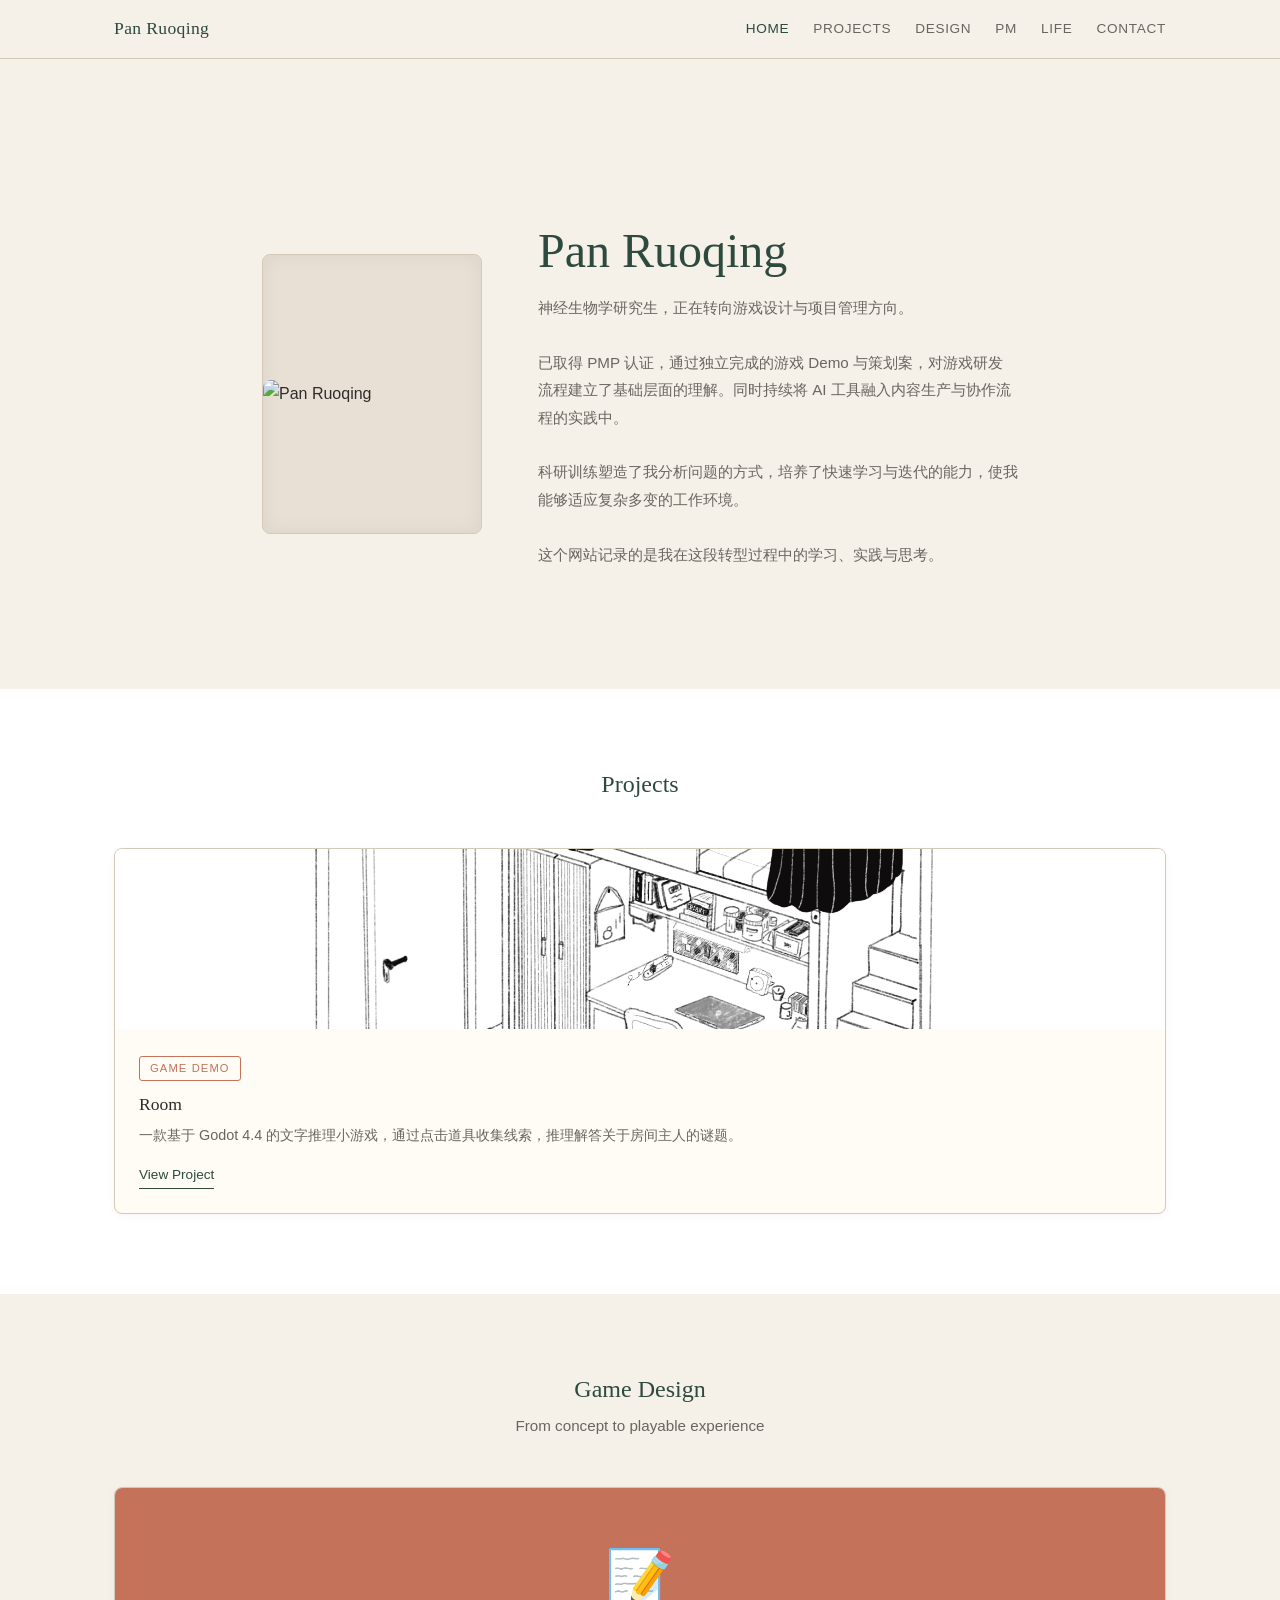
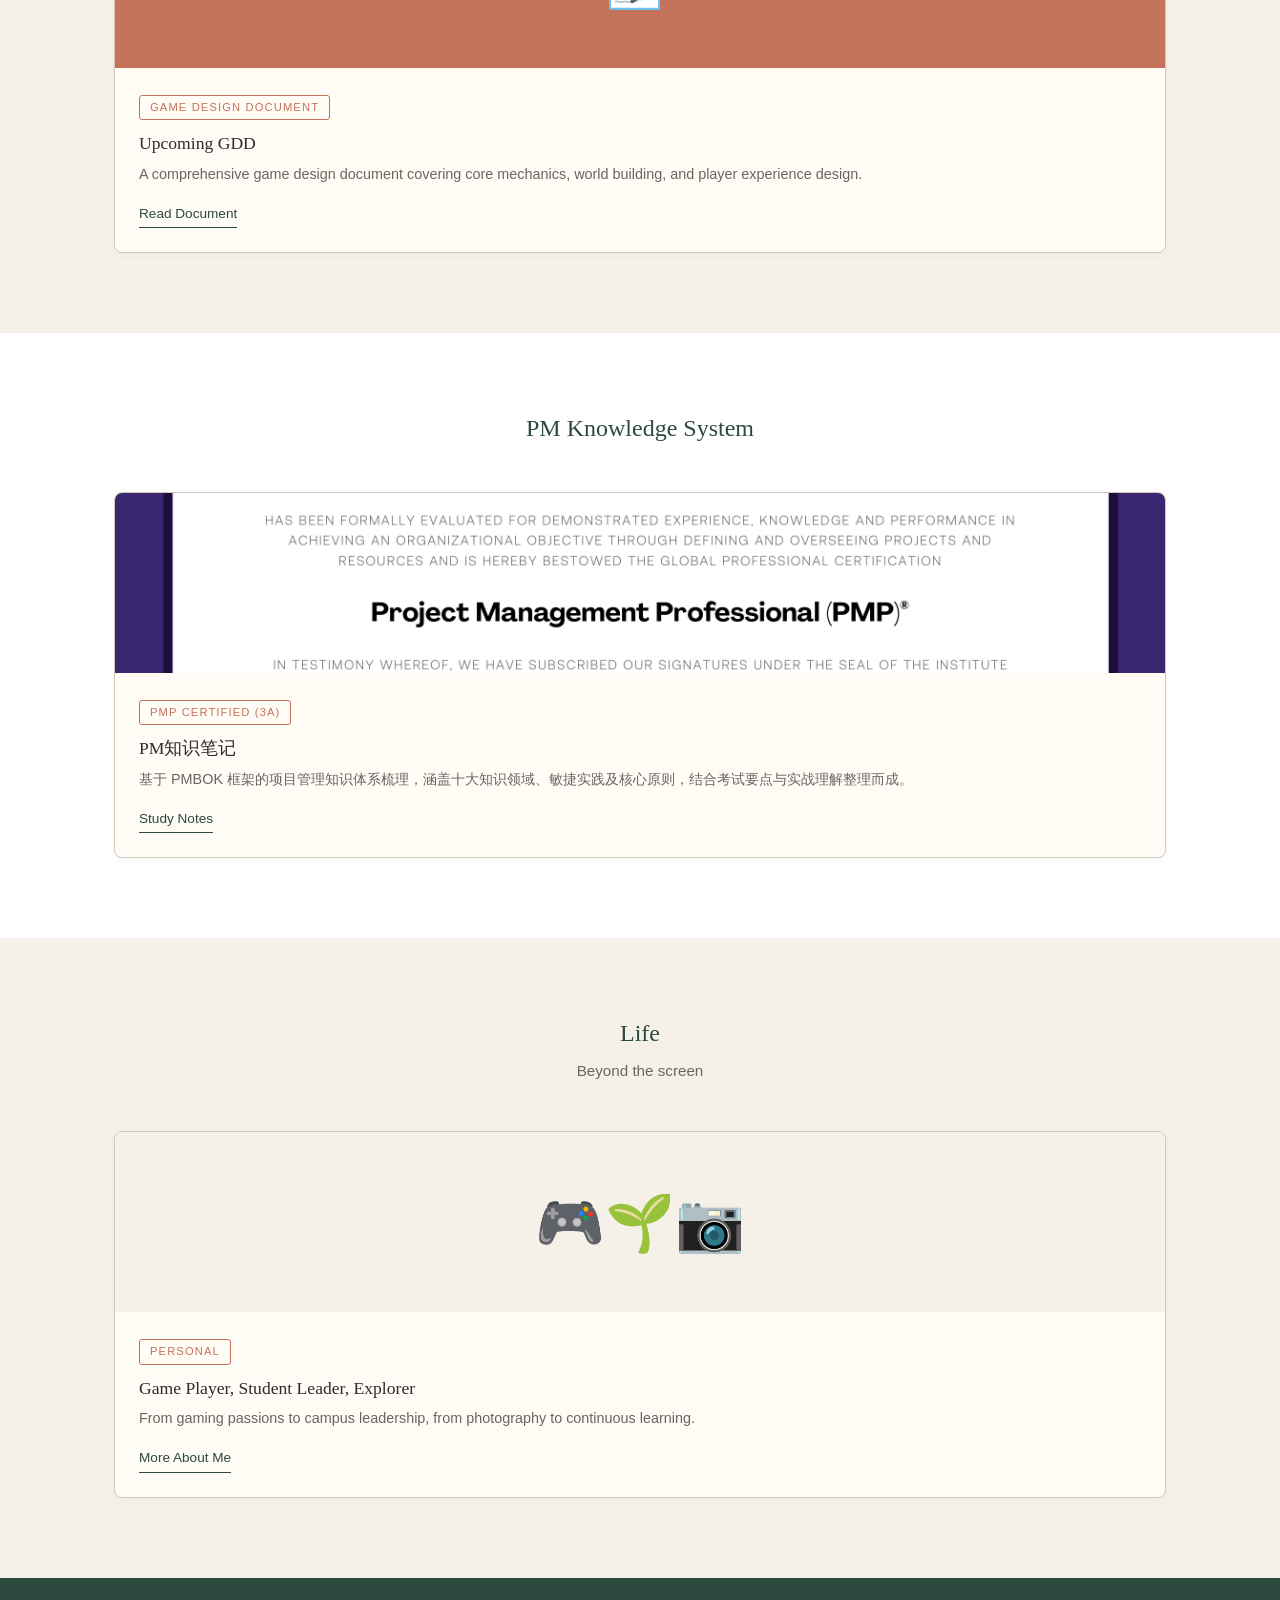
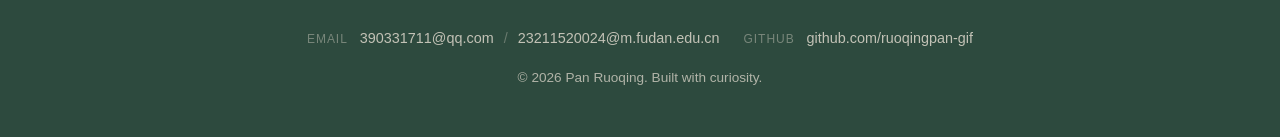
==== commit 6f7920ca: "refactor: compress assets, extract shared components - Compress profile photo from 5MB to 182KB - Re" ====
--- a/index.html
+++ b/index.html
@@ -134,23 +134,6 @@
       border-color: var(--terracotta);
     }
 
-    /* ===== AI Section ===== */
-    .ai-grid {
-      display: grid;
-      grid-template-columns: repeat(auto-fit, minmax(240px, 1fr));
-      gap: 24px;
-    }
-    .ai-item {
-      padding: 24px;
-      background: var(--card-bg);
-      border: 1px solid var(--border);
-      border-radius: 8px;
-      text-align: center;
-    }
-    .ai-item .icon { font-size: 2rem; margin-bottom: 12px; }
-    .ai-item h3 { font-size: 1rem; margin-bottom: 8px; }
-    .ai-item p { font-size: 0.85rem; color: var(--text-light); }
-
     /* ===== Responsive ===== */
     @media (max-width: 639px) {
       .hero-inner { flex-direction: column; gap: 32px; text-align: center; }
@@ -159,7 +142,6 @@
       .hero-photo { width: 180px; min-height: 220px; }
       .hero h1 { font-size: 2rem; }
       .card-grid { grid-template-columns: 1fr; }
-      .ai-grid { grid-template-columns: 1fr; }
     }
 
     @media (min-width: 640px) and (max-width: 1023px) {
@@ -176,20 +158,7 @@
 <body>
 
   <!-- Navigation -->
-  <nav>
-    <div class="nav-inner nav-inner-wide">
-      <span class="nav-name">Pan Ruoqing</span>
-      <button class="nav-toggle" onclick="document.querySelector('.nav-links').classList.toggle('open')" aria-label="Menu">&#9776;</button>
-      <div class="nav-links">
-        <a href="index.html" class="active">Home</a>
-        <a href="projects.html">Projects</a>
-        <a href="game-design.html">Design</a>
-        <a href="pmp-notes.html">PM</a>
-        <a href="life.html">Life</a>
-        <a href="#contact">Contact</a>
-      </div>
-    </div>
-  </nav>
+  <div id="nav-placeholder"></div>
 
   <!-- Hero -->
   <section class="hero" id="hero">
@@ -211,7 +180,7 @@
       <div class="card-grid">
         <article class="card fade-in">
           <div class="card-image" style="padding: 0;">
-            <img src="assets/room-cover.png" alt="Room" style="width: 100%; height: 100%; object-fit: cover; display: block;">
+            <img src="assets/room/room-cover.png" alt="Room" style="width: 100%; height: 100%; object-fit: cover; display: block;">
           </div>
           <div class="card-body">
             <span class="card-tag">Game Demo</span>
@@ -256,7 +225,7 @@
       <div class="card-grid">
         <article class="card fade-in">
           <div class="card-image" style="padding: 0;">
-            <img src="assets/pmp-certification.png" alt="PMP Certification" style="width: 100%; height: 100%; object-fit: cover; display: block;">
+            <img src="assets/pmp/pmp-certification.png" alt="PMP Certification" style="width: 100%; height: 100%; object-fit: cover; display: block;">
           </div>
           <div class="card-body">
             <span class="card-tag">PMP Certified (3A)</span>
@@ -269,35 +238,8 @@
     </div>
   </section>
 
-  <!-- AI -->
-  <section class="section-cream" id="ai">
-    <div class="container-wide">
-      <div class="section-header fade-in">
-        <h2>AI Exploration</h2>
-        <p>Leveraging AI to augment project management and creative workflows</p>
-      </div>
-      <div class="ai-grid">
-        <div class="ai-item fade-in">
-          <div class="icon">&#129302;</div>
-          <h3>AI-Assisted PM</h3>
-          <p>Exploring how AI tools can streamline requirements analysis, risk management, and documentation.</p>
-        </div>
-        <div class="ai-item fade-in">
-          <div class="icon">&#127912;</div>
-          <h3>Generative Design</h3>
-          <p>Experimenting with AI for concept art, narrative generation, and rapid prototyping.</p>
-        </div>
-        <div class="ai-item fade-in">
-          <div class="icon">&#128161;</div>
-          <h3>Frontier Tech</h3>
-          <p>Staying curious about emerging technologies that reshape how we build and play games.</p>
-        </div>
-      </div>
-    </div>
-  </section>
-
   <!-- Life -->
-  <section class="section-white" id="life">
+  <section class="section-cream" id="life">
     <div class="container-wide">
       <div class="section-header fade-in">
         <h2>Life</h2>
@@ -320,42 +262,13 @@
   </section>
 
   <!-- Footer -->
-  <footer id="contact">
-    <div class="container-wide">
-      <div class="contact-links">
-        <span class="contact-item">
-          <span class="contact-label">Email</span>
-          <a href="mailto:390331711@qq.com">390331711@qq.com</a>
-          <span class="contact-sep">/</span>
-          <a href="mailto:23211520024@m.fudan.edu.cn">23211520024@m.fudan.edu.cn</a>
-        </span>
-        <span class="contact-item">
-          <span class="contact-label">GitHub</span>
-          <a href="https://github.com/ruoqingpan-gif" target="_blank">github.com/ruoqingpan-gif</a>
-        </span>
-      </div>
-      <p>&copy; 2026 Pan Ruoqing. Built with curiosity.</p>
-    </div>
-  </footer>
-
-  <!-- Back to Top Button -->
-  <button class="back-to-top" onclick="window.scrollTo({top:0,behavior:'smooth'})" aria-label="Back to top">&uarr;</button>
-
-  <!-- Scroll Animation Script -->
+  <div id="footer-placeholder"></div>
+
+  <script src="components.js"></script>
   <script>
-    const observer = new IntersectionObserver((entries) => {
-      entries.forEach(entry => {
-        if (entry.isIntersecting) {
-          entry.target.classList.add('visible');
-        }
-      });
-    }, { threshold: 0.1 });
-    document.querySelectorAll('.fade-in').forEach(el => observer.observe(el));
-
-    const backToTop = document.querySelector('.back-to-top');
-    window.addEventListener('scroll', () => {
-      backToTop.classList.toggle('visible', window.scrollY > 400);
-    });
+    renderNav('home');
+    renderFooter();
+    initCommon();
   </script>
 
 </body>
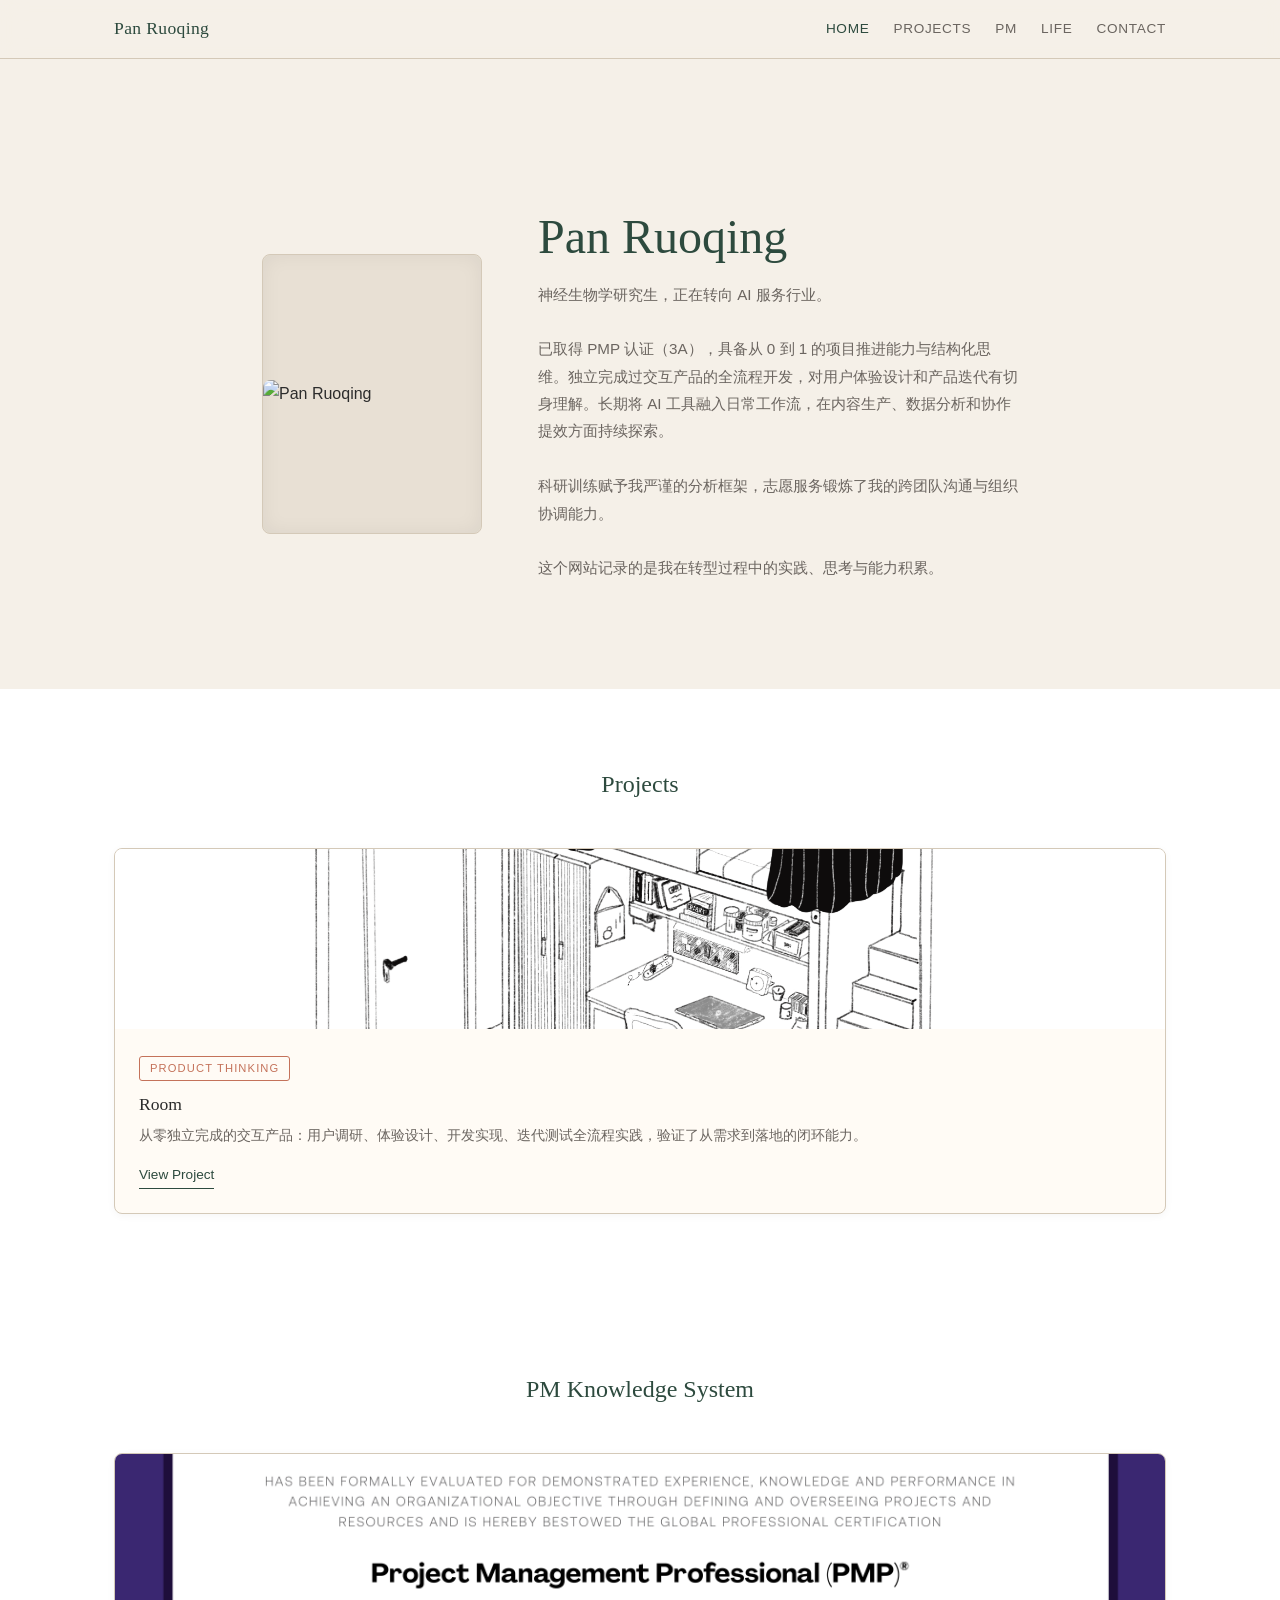
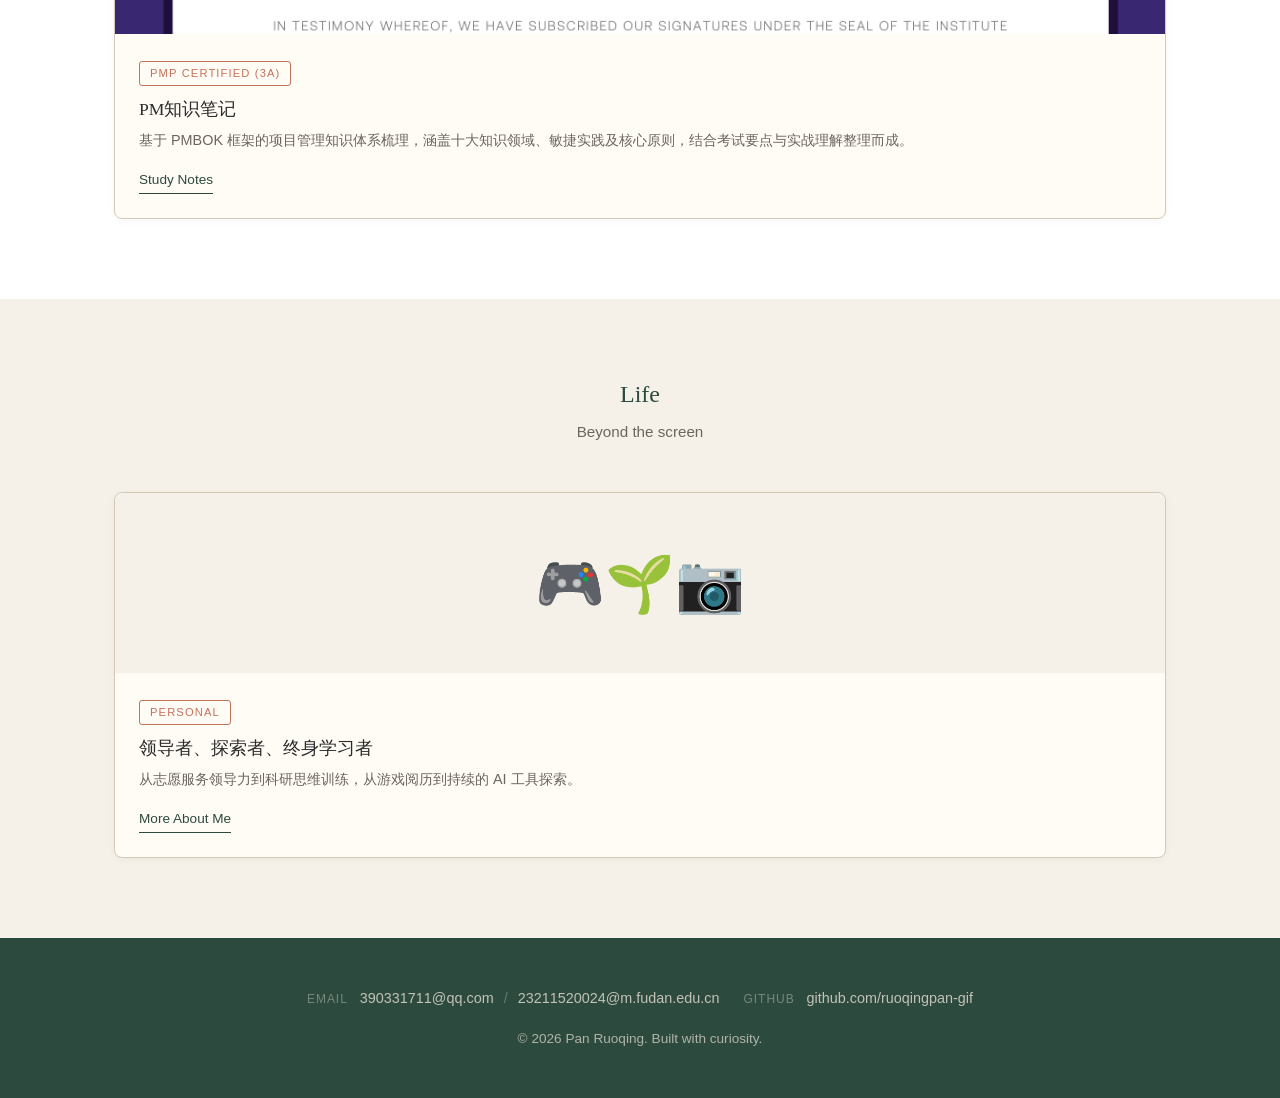
==== commit d9009022: "update website-ai service" ====
--- a/index.html
+++ b/index.html
@@ -3,8 +3,8 @@
 <head>
   <meta charset="UTF-8">
   <meta name="viewport" content="width=device-width, initial-scale=1.0">
-  <title>Pan Ruoqing | Game PM & Designer</title>
-  <meta name="description" content="Pan Ruoqing - 游戏项目管理 / 游戏策划 / AI探索者">
+  <title>Pan Ruoqing | AI 服务行业</title>
+  <meta name="description" content="Pan Ruoqing - 神经科学背景 · 项目管理认证 · 用户洞察 / 数据思维 / 内容创作">
   <link rel="stylesheet" href="style.css">
   <style>
     /* ===== Sections ===== */
@@ -166,7 +166,7 @@
       <div class="hero-photo"><img src="assets/profile-photo.jpg" alt="Pan Ruoqing"></div>
       <div class="hero-text">
         <h1>Pan Ruoqing</h1>
-        <p class="hero-bio">神经生物学研究生，正在转向游戏设计与项目管理方向。<br><br>已取得 PMP 认证，通过独立完成的游戏 Demo 与策划案，对游戏研发流程建立了基础层面的理解。同时持续将 AI 工具融入内容生产与协作流程的实践中。<br><br>科研训练塑造了我分析问题的方式，培养了快速学习与迭代的能力，使我能够适应复杂多变的工作环境。<br><br>这个网站记录的是我在这段转型过程中的学习、实践与思考。</p>
+        <p class="hero-bio">神经生物学研究生，正在转向 AI 服务行业。<br><br>已取得 PMP 认证（3A），具备从 0 到 1 的项目推进能力与结构化思维。独立完成过交互产品的全流程开发，对用户体验设计和产品迭代有切身理解。长期将 AI 工具融入日常工作流，在内容生产、数据分析和协作提效方面持续探索。<br><br>科研训练赋予我严谨的分析框架，志愿服务锻炼了我的跨团队沟通与组织协调能力。<br><br>这个网站记录的是我在转型过程中的实践、思考与能力积累。</p>
       </div>
     </div>
   </section>
@@ -183,33 +183,10 @@
             <img src="assets/room/room-cover.png" alt="Room" style="width: 100%; height: 100%; object-fit: cover; display: block;">
           </div>
           <div class="card-body">
-            <span class="card-tag">Game Demo</span>
+            <span class="card-tag">Product Thinking</span>
             <h3>Room</h3>
-            <p>一款基于 Godot 4.4 的文字推理小游戏，通过点击道具收集线索，推理解答关于房间主人的谜题。</p>
+            <p>从零独立完成的交互产品：用户调研、体验设计、开发实现、迭代测试全流程实践，验证了从需求到落地的闭环能力。</p>
             <a href="projects.html" class="card-link">View Project</a>
-          </div>
-        </article>
-      </div>
-    </div>
-  </section>
-
-  <!-- Game Design -->
-  <section class="section-cream" id="design">
-    <div class="container-wide">
-      <div class="section-header fade-in">
-        <h2>Game Design</h2>
-        <p>From concept to playable experience</p>
-      </div>
-      <div class="card-grid">
-        <article class="card fade-in">
-          <div class="card-image" style="background: var(--terracotta); color: var(--cream);">
-            &#128221;
-          </div>
-          <div class="card-body">
-            <span class="card-tag">Game Design Document</span>
-            <h3>Upcoming GDD</h3>
-            <p>A comprehensive game design document covering core mechanics, world building, and player experience design.</p>
-            <a href="game-design.html" class="card-link">Read Document</a>
           </div>
         </article>
       </div>
@@ -252,8 +229,8 @@
           </div>
           <div class="card-body">
             <span class="card-tag">Personal</span>
-            <h3>Game Player, Student Leader, Explorer</h3>
-            <p>From gaming passions to campus leadership, from photography to continuous learning.</p>
+            <h3>领导者、探索者、终身学习者</h3>
+            <p>从志愿服务领导力到科研思维训练，从游戏阅历到持续的 AI 工具探索。</p>
             <a href="life.html" class="card-link">More About Me</a>
           </div>
         </article>
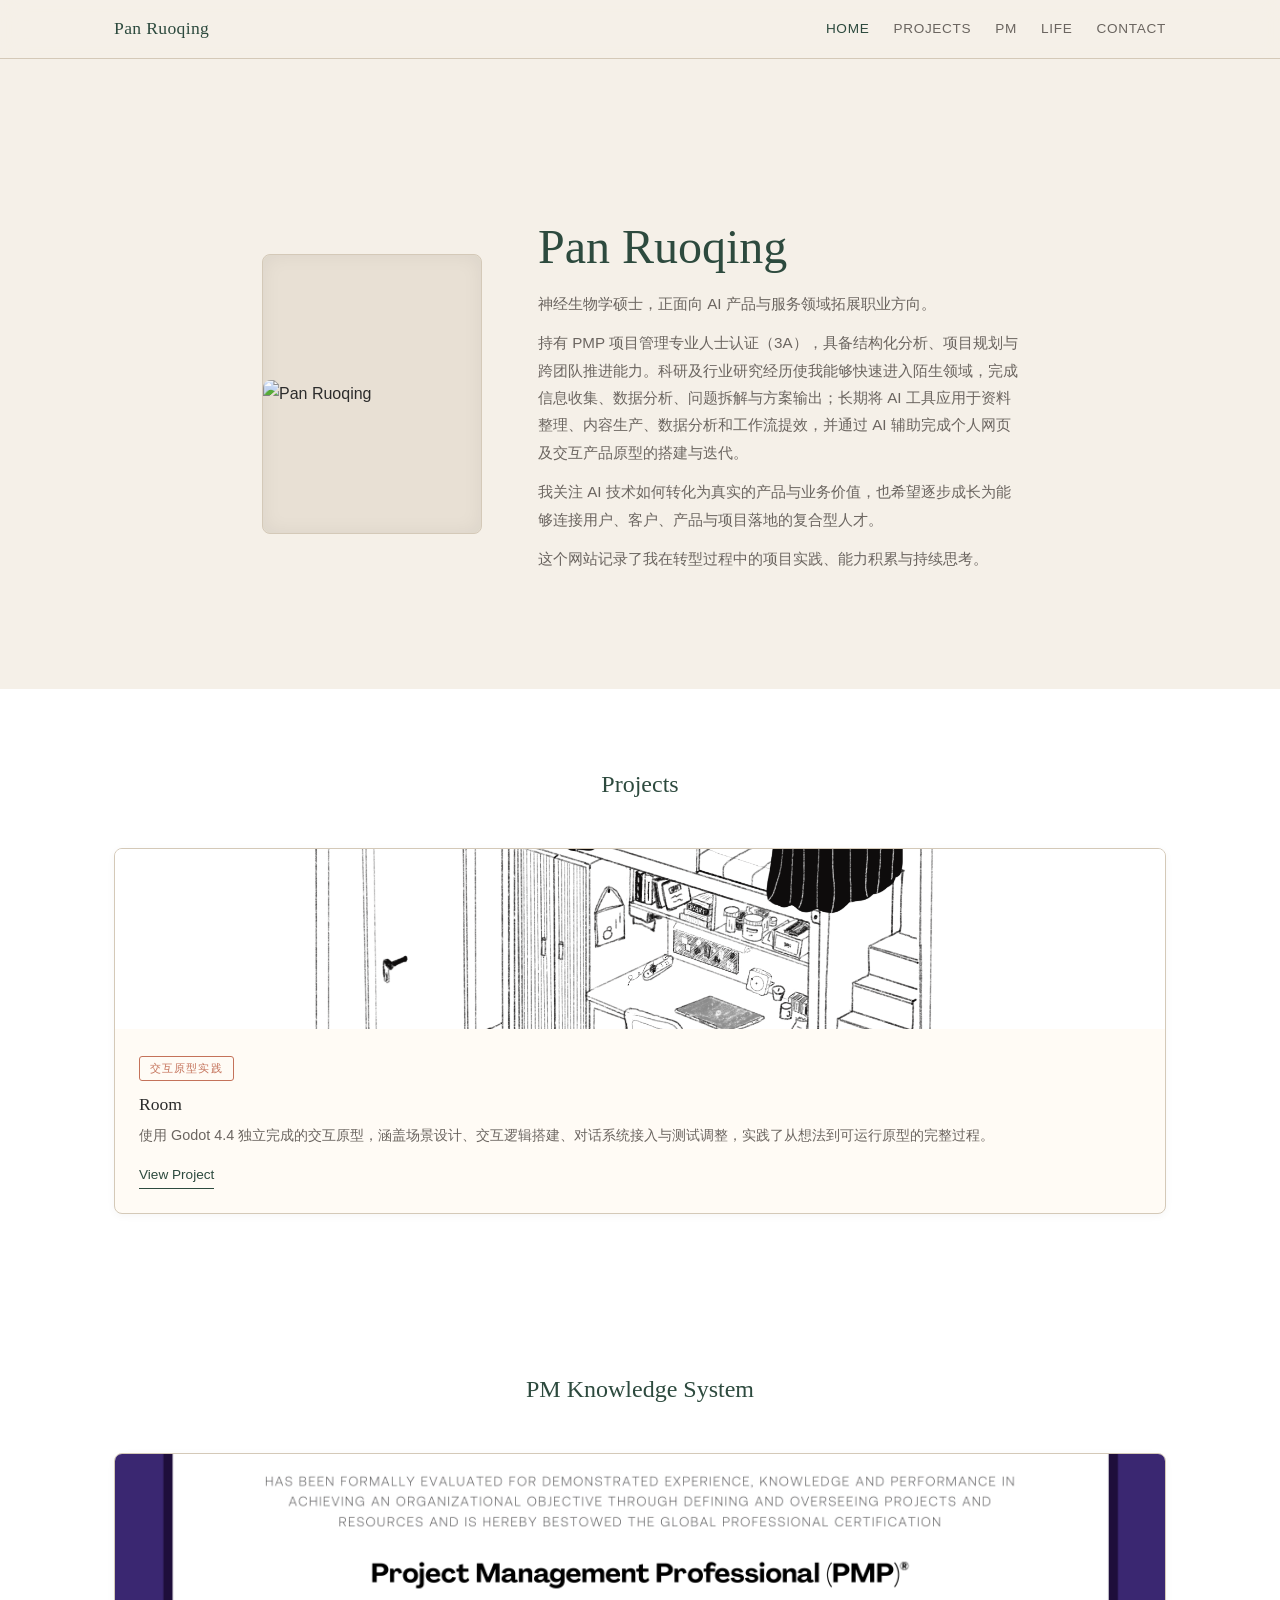
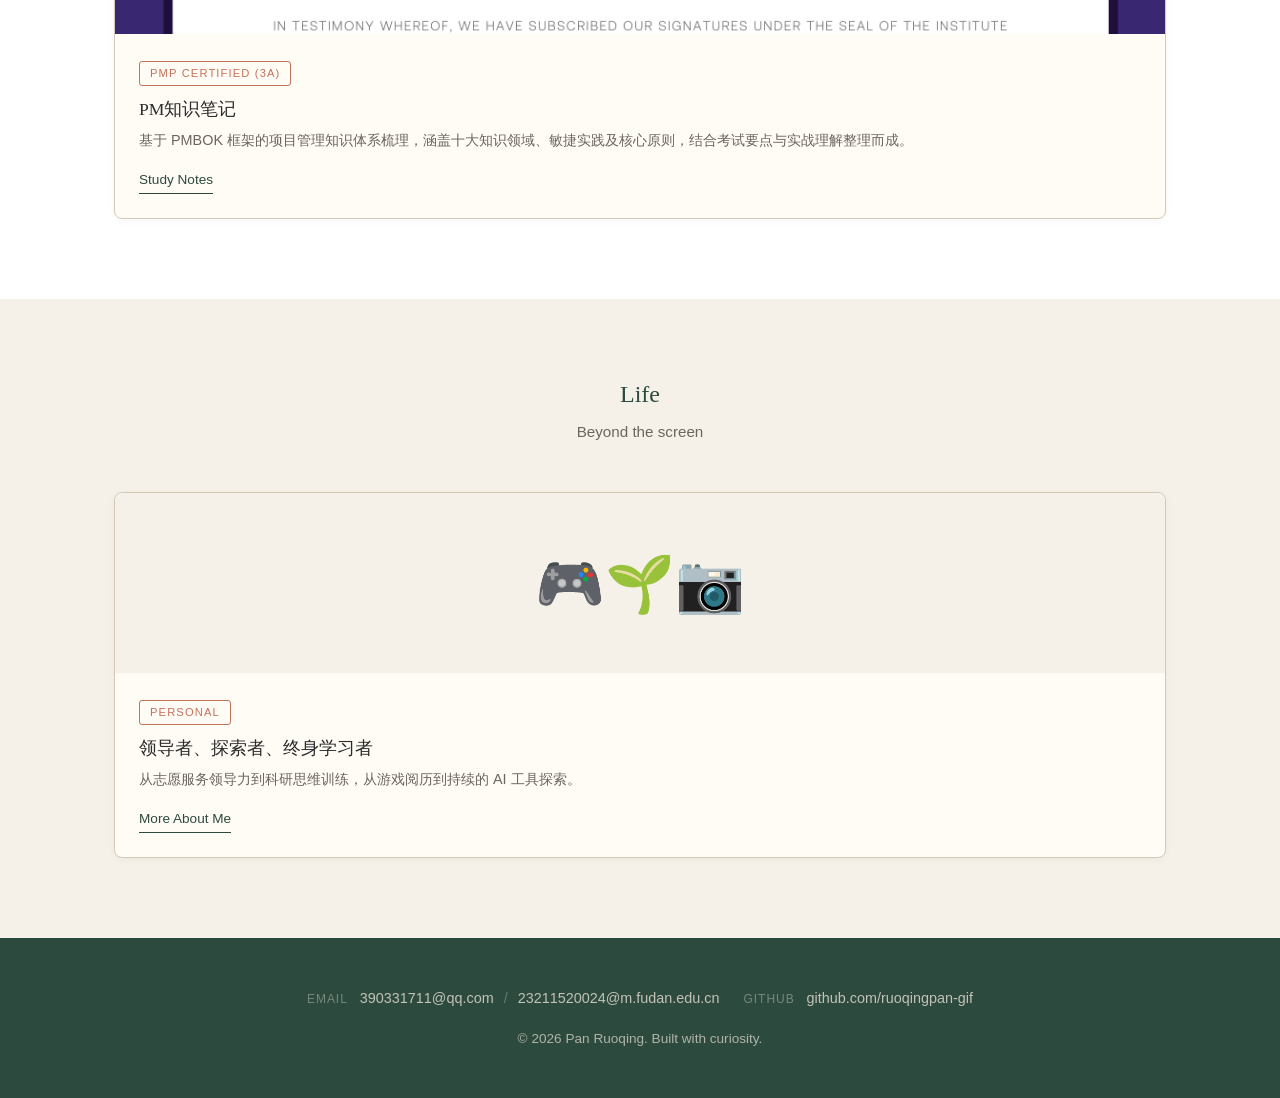
==== commit 7440fed6: "Refresh life" ====
--- a/index.html
+++ b/index.html
@@ -3,8 +3,8 @@
 <head>
   <meta charset="UTF-8">
   <meta name="viewport" content="width=device-width, initial-scale=1.0">
-  <title>Pan Ruoqing | AI 服务行业</title>
-  <meta name="description" content="Pan Ruoqing - 神经科学背景 · 项目管理认证 · 用户洞察 / 数据思维 / 内容创作">
+  <title>Pan Ruoqing | AI 产品与服务</title>
+  <meta name="description" content="Pan Ruoqing - 神经科学硕士 · PMP认证 · AI产品与服务方向">
   <link rel="stylesheet" href="style.css">
   <style>
     /* ===== Sections ===== */
@@ -67,6 +67,8 @@
       line-height: 1.8;
       max-width: 480px;
     }
+    .hero-bio p { margin-bottom: 12px; }
+    .hero-bio p:last-child { margin-bottom: 0; }
     .hero .scroll-hint {
       font-size: 0.8rem;
       color: var(--border);
@@ -166,7 +168,12 @@
       <div class="hero-photo"><img src="assets/profile-photo.jpg" alt="Pan Ruoqing"></div>
       <div class="hero-text">
         <h1>Pan Ruoqing</h1>
-        <p class="hero-bio">神经生物学研究生，正在转向 AI 服务行业。<br><br>已取得 PMP 认证（3A），具备从 0 到 1 的项目推进能力与结构化思维。独立完成过交互产品的全流程开发，对用户体验设计和产品迭代有切身理解。长期将 AI 工具融入日常工作流，在内容生产、数据分析和协作提效方面持续探索。<br><br>科研训练赋予我严谨的分析框架，志愿服务锻炼了我的跨团队沟通与组织协调能力。<br><br>这个网站记录的是我在转型过程中的实践、思考与能力积累。</p>
+        <div class="hero-bio">
+          <p>神经生物学硕士，正面向 AI 产品与服务领域拓展职业方向。</p>
+          <p>持有 PMP 项目管理专业人士认证（3A），具备结构化分析、项目规划与跨团队推进能力。科研及行业研究经历使我能够快速进入陌生领域，完成信息收集、数据分析、问题拆解与方案输出；长期将 AI 工具应用于资料整理、内容生产、数据分析和工作流提效，并通过 AI 辅助完成个人网页及交互产品原型的搭建与迭代。</p>
+          <p>我关注 AI 技术如何转化为真实的产品与业务价值，也希望逐步成长为能够连接用户、客户、产品与项目落地的复合型人才。</p>
+          <p>这个网站记录了我在转型过程中的项目实践、能力积累与持续思考。</p>
+        </div>
       </div>
     </div>
   </section>
@@ -183,9 +190,9 @@
             <img src="assets/room/room-cover.png" alt="Room" style="width: 100%; height: 100%; object-fit: cover; display: block;">
           </div>
           <div class="card-body">
-            <span class="card-tag">Product Thinking</span>
+            <span class="card-tag">交互原型实践</span>
             <h3>Room</h3>
-            <p>从零独立完成的交互产品：用户调研、体验设计、开发实现、迭代测试全流程实践，验证了从需求到落地的闭环能力。</p>
+            <p>使用 Godot 4.4 独立完成的交互原型，涵盖场景设计、交互逻辑搭建、对话系统接入与测试调整，实践了从想法到可运行原型的完整过程。</p>
             <a href="projects.html" class="card-link">View Project</a>
           </div>
         </article>
